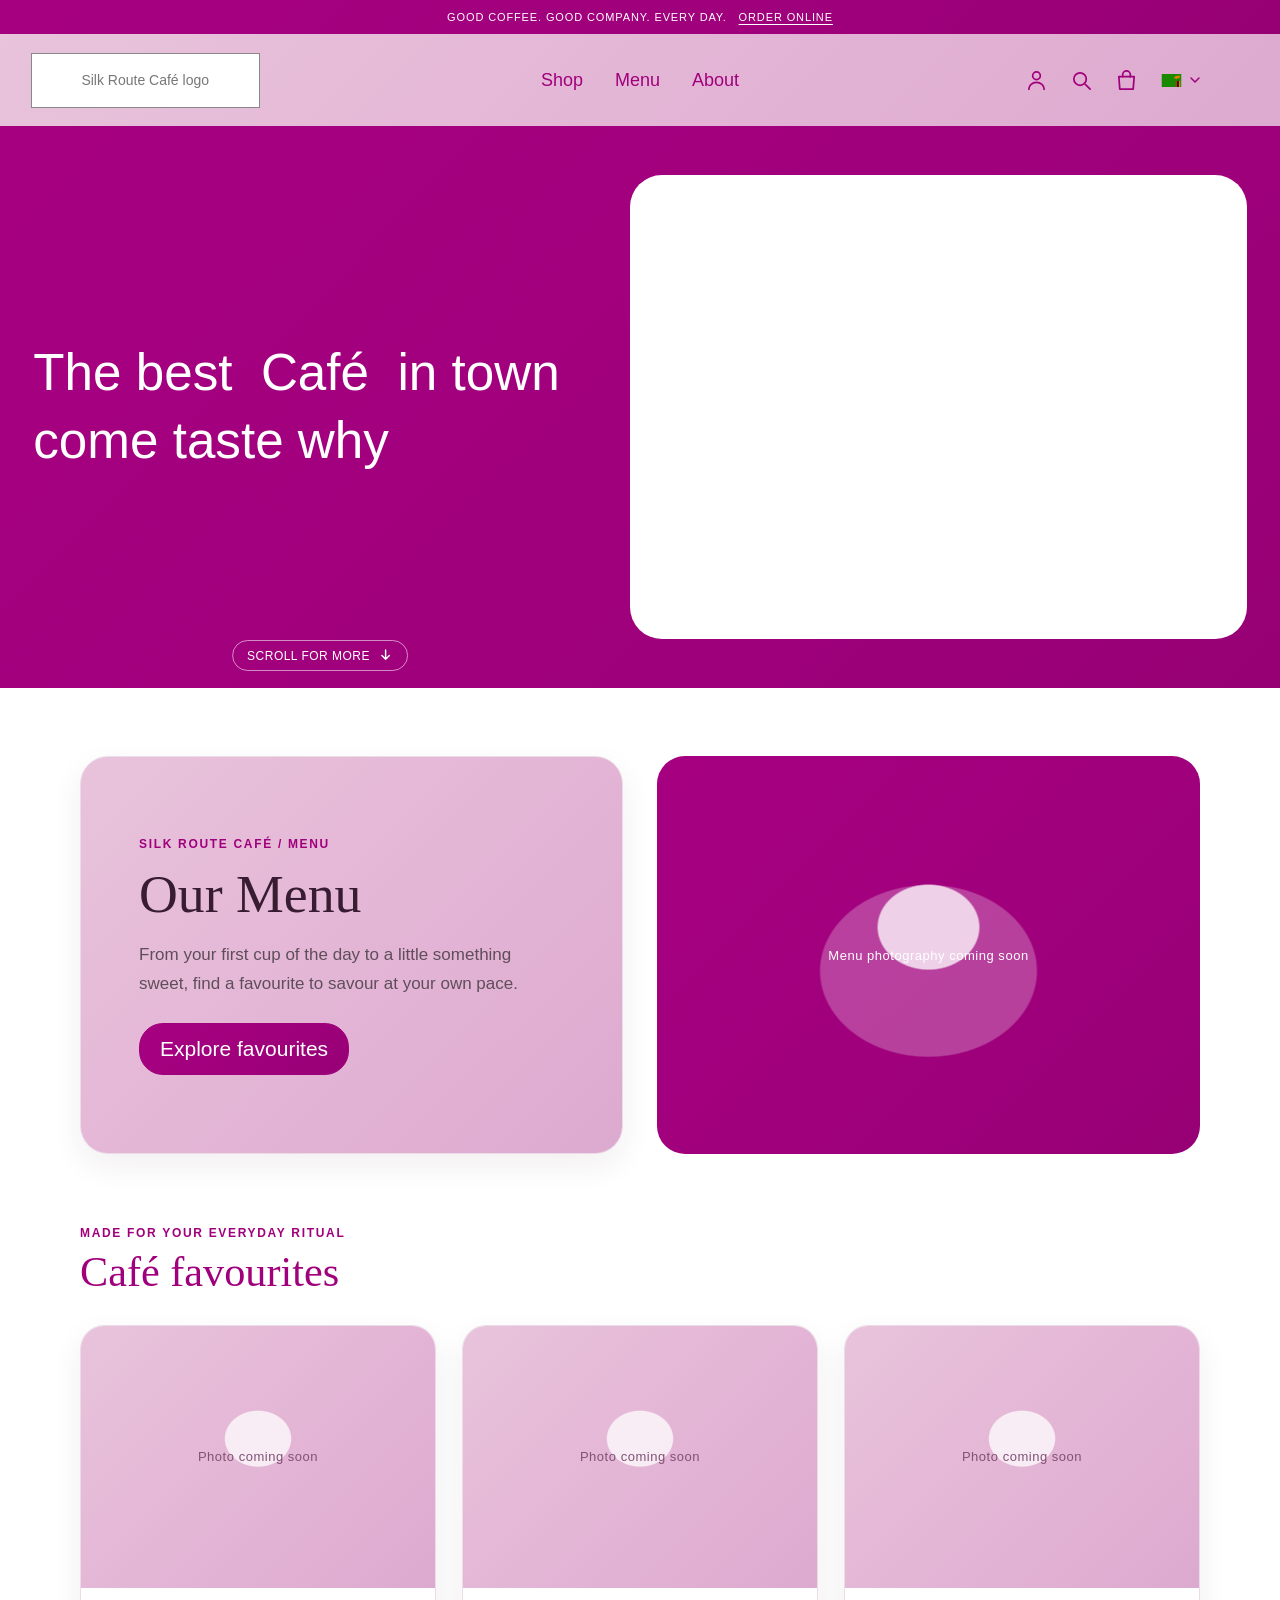
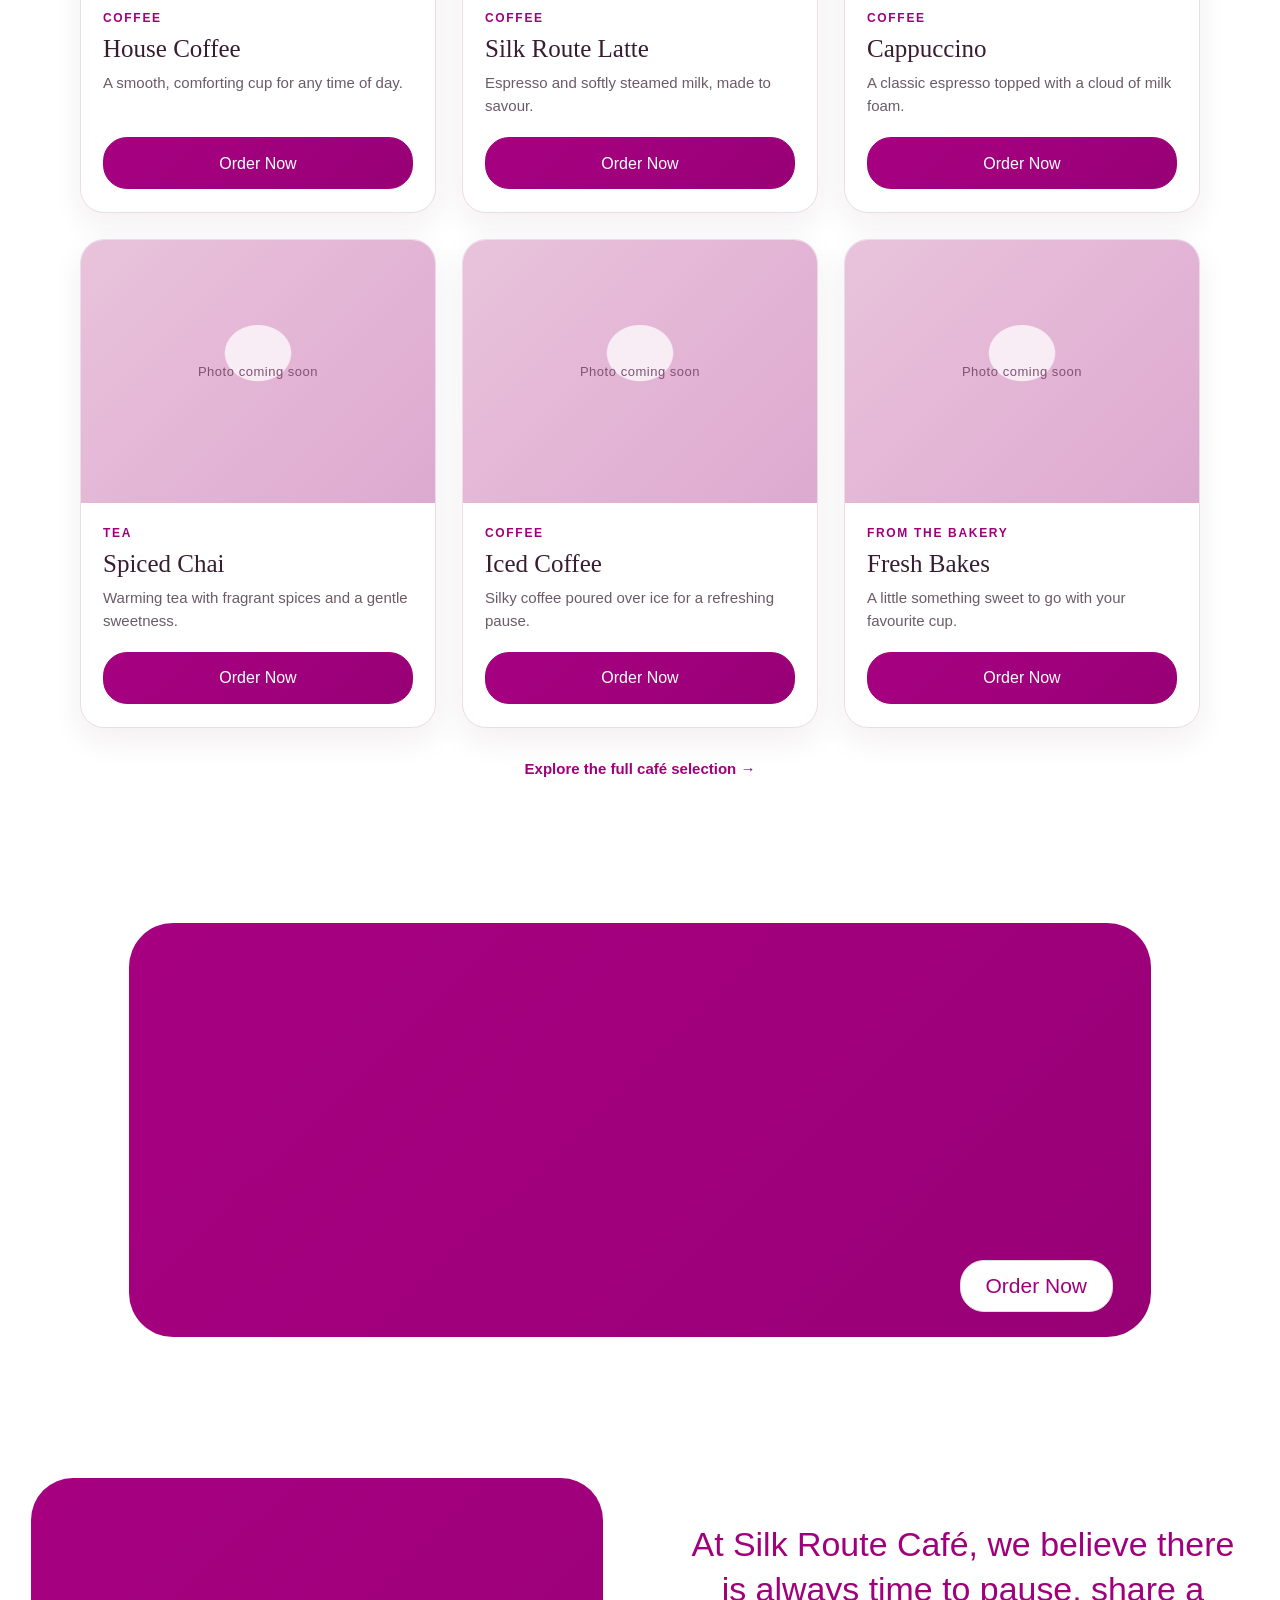
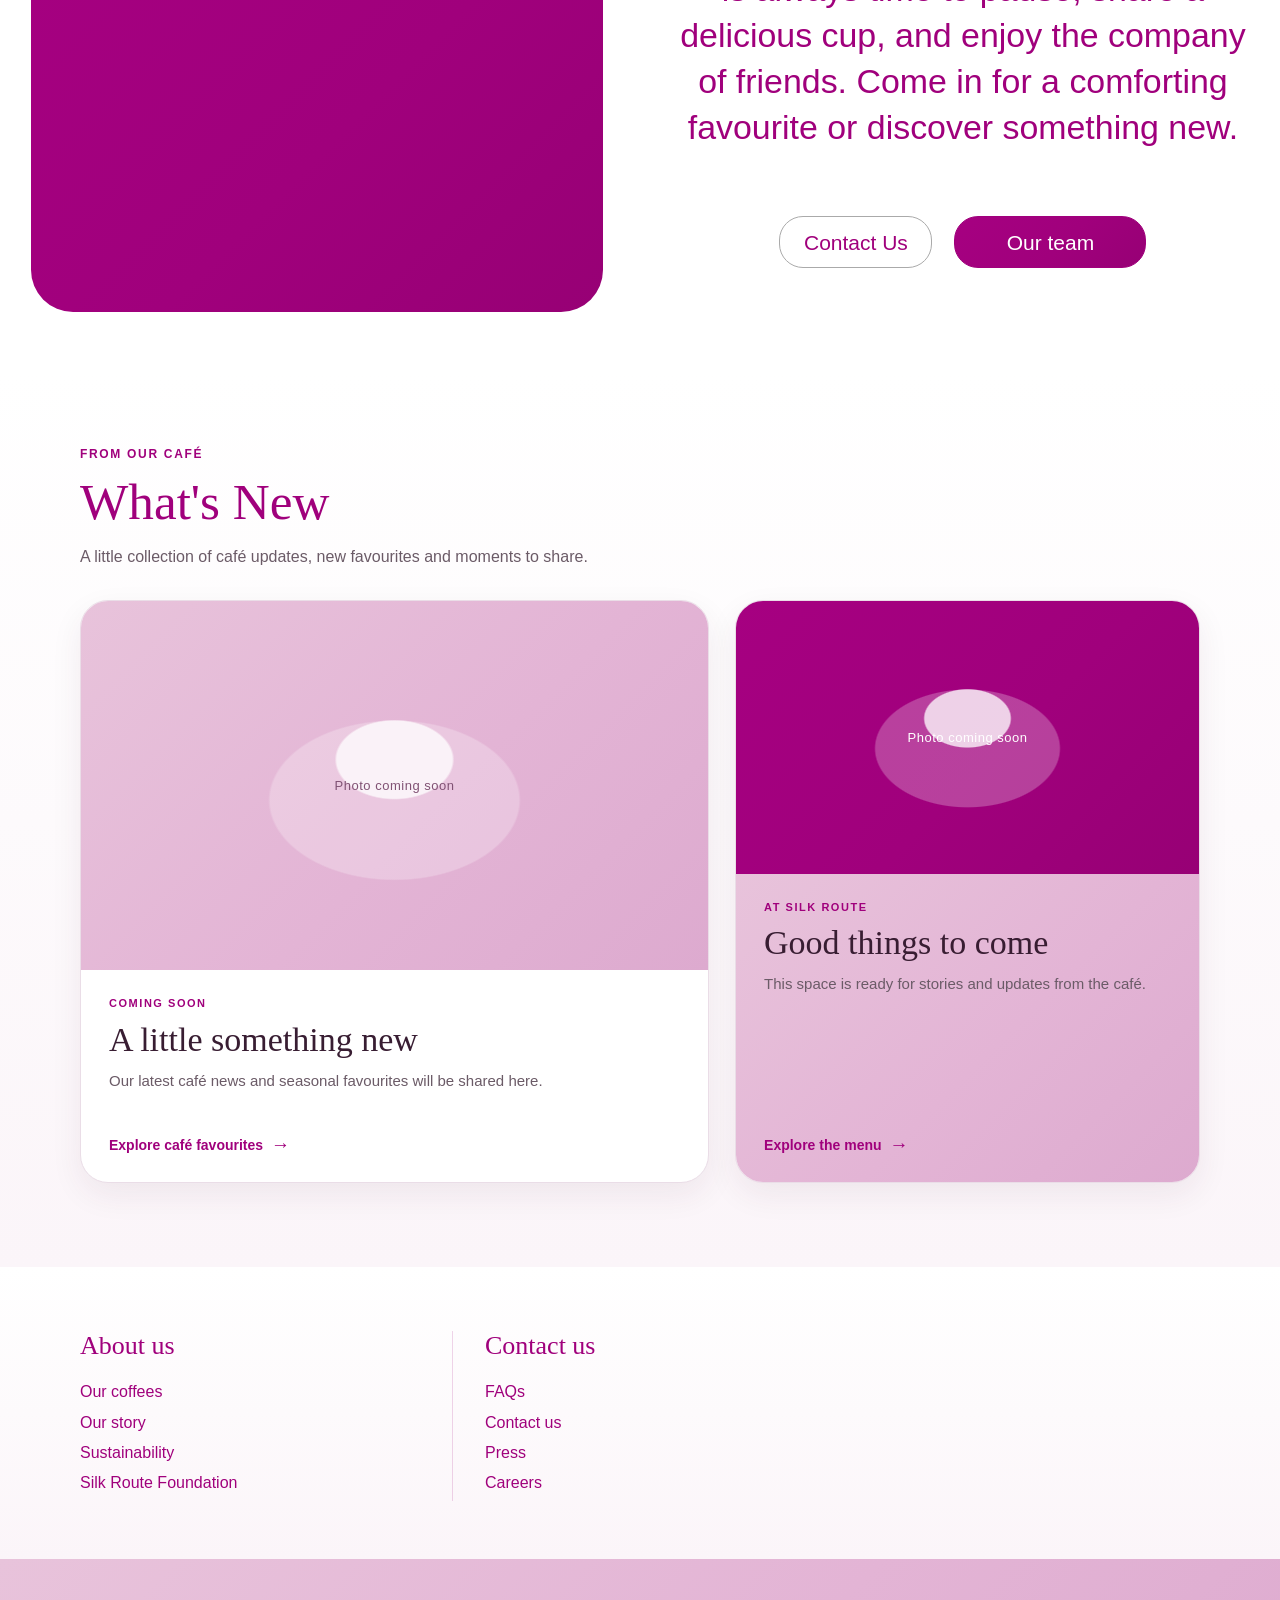
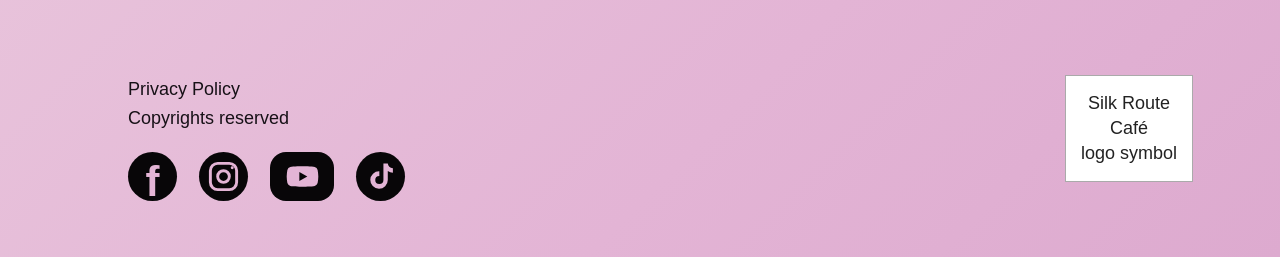
==== index.html @ 4ea747fb "Add files via upload" ====
<!doctype html>
<html lang="en">
  <head>
    <meta charset="UTF-8" />
    <meta name="viewport" content="width=device-width, initial-scale=1.0" />
    <meta
      name="description"
      content="Visit Silk Route Café for a lovely cup and a taste of something special."
    />
    <title>Silk Route Café</title>
    <link rel="stylesheet" href="styles.css" />
    <script src="script.js" defer></script>
  </head>
  <body>
    <div class="announcement-bar">
      <p>Good coffee. Good company. Every day.</p>
      <a href="order.html">Order online</a>
    </div>

    <header class="site-header">
      <a class="brand" href="index.html" aria-label="Silk Route Café home">
        Silk Route Café logo
      </a>

      <button
        class="menu-toggle"
        type="button"
        aria-label="Open navigation"
        aria-expanded="false"
        aria-controls="primary-navigation"
      >
        <span></span>
        <span></span>
        <span></span>
      </button>

      <nav class="primary-navigation" id="primary-navigation" aria-label="Main navigation">
        <a href="shop.html">Shop</a>
        <a href="index.html#menu">Menu</a>
        <a href="index.html#about">About</a>
      </nav>

      <div class="header-actions">
        <a class="icon-link" href="account.html" aria-label="Your account">
          <svg class="stroke-icon" viewBox="0 0 24 24" aria-hidden="true">
            <circle cx="12" cy="7" r="4"></circle>
            <path d="M4 21c0-4.1 3.6-7 8-7s8 2.9 8 7"></path>
          </svg>
        </a>
        <a class="icon-link" href="shop.html#products" aria-label="Browse menu">
          <svg class="stroke-icon" viewBox="0 0 24 24" aria-hidden="true">
            <circle cx="10.5" cy="10.5" r="6.5"></circle>
            <path d="m16 16 5 5"></path>
          </svg>
        </a>
        <a class="icon-link bag-link" href="bag.html" aria-label="Shopping bag">
          <svg class="stroke-icon" viewBox="0 0 24 24" aria-hidden="true">
            <path d="M4 8h16l-1 13H5L4 8Z"></path>
            <path d="M8 8V6a4 4 0 0 1 8 0v2"></path>
          </svg>
          <span class="bag-count" data-bag-count hidden></span>
        </a>
        <span class="region-icon" role="img" aria-label="Zambia">
          <svg class="zambia-flag" viewBox="0 0 60 40" aria-hidden="true">
            <rect width="60" height="40" fill="#198a00"></rect>
            <path d="M39 10 44 5l4 2 5-3 3 3-2 7-5-2-4 4-3-3-5 1 1-3 4-1Z" fill="#ef7d00"></path>
            <rect x="43" y="21" width="4" height="19" fill="#de2010"></rect>
            <rect x="48" y="21" width="4" height="19" fill="#000"></rect>
            <rect x="53" y="21" width="4" height="19" fill="#ef7d00"></rect>
          </svg>
          <svg class="region-chevron" viewBox="0 0 12 12" aria-hidden="true">
            <path d="m2 4 4 4 4-4"></path>
          </svg>
        </span>
      </div>
    </header>

    <main>
      <section class="hero" aria-labelledby="hero-heading">
        <h1 id="hero-heading">
          The best&nbsp; Café&nbsp; in town<br class="desktop-break" />
          come taste why
        </h1>
        <div class="hero-image" role="img" aria-label="Silk Route Café featured image"></div>
        <a class="scroll-cue" href="#menu">
          Scroll for more
          <svg viewBox="0 0 16 16" aria-hidden="true">
            <path d="M8 2v10m-4-4 4 4 4-4" />
          </svg>
        </a>
      </section>

      <section class="menu-intro" id="menu" aria-labelledby="menu-heading">
        <div class="menu-intro-copy">
          <p class="page-eyebrow">Silk Route Café / Menu</p>
          <h2 id="menu-heading">Our Menu</h2>
          <p>
            From your first cup of the day to a little something sweet, find a
            favourite to savour at your own pace.
          </p>
          <a class="button button-primary menu-intro-link" href="#menu-favourites">
            Explore favourites
          </a>
        </div>
        <div class="menu-intro-image" role="img" aria-label="Silk Route Café menu photography coming soon">
          <span>Menu photography coming soon</span>
        </div>
      </section>

      <section class="menu-products" id="menu-favourites" aria-labelledby="menu-favourites-heading">
        <div class="menu-section-heading">
          <p class="page-eyebrow">Made for your everyday ritual</p>
          <h2 id="menu-favourites-heading">Café favourites</h2>
        </div>
        <div class="menu-products-grid">
          <article class="shop-card menu-product">
            <div class="shop-product-art menu-product-image" role="img" aria-label="House coffee photo coming soon">
              <span>Photo coming soon</span>
            </div>
            <div class="shop-card-copy">
              <p class="product-category">Coffee</p>
              <h3>House Coffee</h3>
              <p>A smooth, comforting cup for any time of day.</p>
              <a class="button button-primary" href="order.html">Order Now</a>
            </div>
          </article>
          <article class="shop-card menu-product">
            <div class="shop-product-art menu-product-image" role="img" aria-label="Silk Route latte photo coming soon">
              <span>Photo coming soon</span>
            </div>
            <div class="shop-card-copy">
              <p class="product-category">Coffee</p>
              <h3>Silk Route Latte</h3>
              <p>Espresso and softly steamed milk, made to savour.</p>
              <a class="button button-primary" href="order.html">Order Now</a>
            </div>
          </article>
          <article class="shop-card menu-product">
            <div class="shop-product-art menu-product-image" role="img" aria-label="Cappuccino photo coming soon">
              <span>Photo coming soon</span>
            </div>
            <div class="shop-card-copy">
              <p class="product-category">Coffee</p>
              <h3>Cappuccino</h3>
              <p>A classic espresso topped with a cloud of milk foam.</p>
              <a class="button button-primary" href="order.html">Order Now</a>
            </div>
          </article>
          <article class="shop-card menu-product">
            <div class="shop-product-art menu-product-image" role="img" aria-label="Spiced chai photo coming soon">
              <span>Photo coming soon</span>
            </div>
            <div class="shop-card-copy">
              <p class="product-category">Tea</p>
              <h3>Spiced Chai</h3>
              <p>Warming tea with fragrant spices and a gentle sweetness.</p>
              <a class="button button-primary" href="order.html">Order Now</a>
            </div>
          </article>
          <article class="shop-card menu-product">
            <div class="shop-product-art menu-product-image" role="img" aria-label="Iced coffee photo coming soon">
              <span>Photo coming soon</span>
            </div>
            <div class="shop-card-copy">
              <p class="product-category">Coffee</p>
              <h3>Iced Coffee</h3>
              <p>Silky coffee poured over ice for a refreshing pause.</p>
              <a class="button button-primary" href="order.html">Order Now</a>
            </div>
          </article>
          <article class="shop-card menu-product">
            <div class="shop-product-art menu-product-image" role="img" aria-label="Fresh bakes photo coming soon">
              <span>Photo coming soon</span>
            </div>
            <div class="shop-card-copy">
              <p class="product-category">From the bakery</p>
              <h3>Fresh Bakes</h3>
              <p>A little something sweet to go with your favourite cup.</p>
              <a class="button button-primary" href="order.html">Order Now</a>
            </div>
          </article>
        </div>
        <a class="menu-browse-link" href="shop.html#products">Explore the full café selection <span aria-hidden="true">→</span></a>
      </section>

      <section class="order-section" id="order" aria-label="Order online">
        <div class="order-panel">
          <a class="button button-light" href="order.html">Order Now</a>
        </div>
      </section>

      <section class="about-section" id="about" aria-labelledby="about-heading">
        <div class="about-image" role="img" aria-label="Inside Silk Route Café"></div>
        <div class="about-copy">
          <h2 class="visually-hidden" id="about-heading">About Silk Route Café</h2>
          <p>
            At Silk Route Café, we believe there is always time to pause, share
            a delicious cup, and enjoy the company of friends. Come in for a
            comforting favourite or discover something new.
          </p>
          <div class="about-actions">
            <a class="button button-outline" href="#contact">Contact Us</a>
            <a class="button button-primary" href="#contact">Our team</a>
          </div>
        </div>
      </section>

      <section class="news-section" id="news" aria-labelledby="news-heading">
        <div class="news-section-header">
          <p class="page-eyebrow">From our café</p>
          <h2 id="news-heading">What's New</h2>
          <p class="news-intro">
            A little collection of café updates, new favourites and moments to share.
          </p>
        </div>
        <div class="news-cards">
          <article class="news-card news-card-feature">
            <div class="news-card-image" role="img" aria-label="Café update photo coming soon">
              <span>Photo coming soon</span>
            </div>
            <div class="news-card-copy">
              <p class="news-card-label">Coming soon</p>
              <h3>A little something new</h3>
              <p>Our latest café news and seasonal favourites will be shared here.</p>
              <a class="news-card-link" href="shop.html#products">Explore café favourites <span aria-hidden="true">→</span></a>
            </div>
          </article>
          <article class="news-card news-card-note">
            <div class="news-card-image" role="img" aria-label="Silk Route Café story photo coming soon">
              <span>Photo coming soon</span>
            </div>
            <div class="news-card-copy">
              <p class="news-card-label">At Silk Route</p>
              <h3>Good things to come</h3>
              <p>This space is ready for stories and updates from the café.</p>
              <a class="news-card-link" href="#menu">Explore the menu <span aria-hidden="true">→</span></a>
            </div>
          </article>
        </div>
      </section>
    </main>

    <footer class="site-footer">
      <nav class="footer-navigation" aria-label="Footer navigation">
        <div class="footer-column" id="footer-about">
          <h2>About us</h2>
          <a href="#menu">Our coffees</a>
          <a href="#about">Our story</a>
          <a href="#about">Sustainability</a>
          <a href="#about">Silk Route Foundation</a>
        </div>
        <div class="footer-column" id="contact">
          <h2>Contact us</h2>
          <a href="#contact">FAQs</a>
          <a href="#contact">Contact us</a>
          <a href="#contact">Press</a>
          <a href="#contact">Careers</a>
          <span id="location" class="location-anchor"></span>
        </div>
      </nav>

      <div class="footer-bottom">
        <div class="footer-legal">
          <a href="#privacy" id="privacy">Privacy Policy</a>
          <span>Copyrights reserved</span>
          <div class="social-icons" aria-label="Social media">
            <span class="social-icon facebook" role="img" aria-label="Facebook">f</span>
            <span class="social-icon" role="img" aria-label="Instagram">
              <svg viewBox="0 0 24 24" aria-hidden="true">
                <rect x="3" y="3" width="18" height="18" rx="5"></rect>
                <circle cx="12" cy="12" r="4"></circle>
                <circle class="instagram-dot" cx="18" cy="6" r="1"></circle>
              </svg>
            </span>
            <span class="social-icon youtube" role="img" aria-label="YouTube">
              <svg viewBox="0 0 24 24" aria-hidden="true">
                <path d="M23 7.2a3 3 0 0 0-2.1-2.1C19 4.6 12 4.6 12 4.6s-7 0-8.9.5A3 3 0 0 0 1 7.2 31 31 0 0 0 .5 12a31 31 0 0 0 .5 4.8 3 3 0 0 0 2.1 2.1c1.9.5 8.9.5 8.9.5s7 0 8.9-.5a3 3 0 0 0 2.1-2.1 31 31 0 0 0 .5-4.8 31 31 0 0 0-.5-4.8ZM9.7 15.3V8.7l5.8 3.3-5.8 3.3Z"></path>
              </svg>
            </span>
            <span class="social-icon tiktok" role="img" aria-label="TikTok">
              <svg viewBox="0 0 24 24" aria-hidden="true">
                <path d="M14 3h3c.2 1.8 1.4 3.1 3.5 3.4v3.1A8.3 8.3 0 0 1 17 8.2v6.2a6 6 0 1 1-5.8-6v3.2a2.8 2.8 0 1 0 2.8 2.8V3Z"></path>
              </svg>
            </span>
          </div>
        </div>
        <div class="footer-brand" aria-label="Silk Route Café logo">
          Silk Route<br />Café<br />logo symbol
        </div>
      </div>
    </footer>
  </body>
</html>
---- styles.css ----
:root {
  color-scheme: light;
  font-family: Arial, Helvetica, sans-serif;
  font-synthesis: none;
  text-rendering: optimizeLegibility;
  -webkit-font-smoothing: antialiased;
  -moz-osx-font-smoothing: grayscale;
  --pink: #e3b4d5;
  --magenta: #a0007c;
  --pink-gradient: linear-gradient(135deg, #e8c3db 0%, #e3b4d5 56%, #ddaacf 100%);
  --magenta-gradient: linear-gradient(135deg, #a60081 0%, #a0007c 56%, #970075 100%);
  --font-display: Georgia, "Times New Roman", serif;
  --page-gutter: 3.6%;
}

* {
  box-sizing: border-box;
}

html {
  min-width: 320px;
  scroll-behavior: smooth;
}

body {
  margin: 0;
  min-height: 100vh;
}

.announcement-bar {
  display: flex;
  min-height: 34px;
  align-items: center;
  justify-content: center;
  gap: 12px;
  padding: 6px 16px;
  background: var(--magenta-gradient);
  color: #fff;
  font-size: 11px;
  letter-spacing: 0.08em;
  text-align: center;
  text-transform: uppercase;
}

.announcement-bar p {
  margin: 0;
}

.announcement-bar a {
  color: inherit;
  text-decoration: underline;
  text-underline-offset: 3px;
  white-space: nowrap;
}

main > section[id],
#contact,
#location,
#privacy {
  scroll-margin-top: 92px;
}

.site-header {
  position: sticky;
  top: 0;
  z-index: 1;
  display: grid;
  grid-template-columns: minmax(0, 1fr) auto minmax(0, 1fr);
  align-items: center;
  min-height: 92px;
  padding: 16px 2.4%;
  background: var(--pink-gradient);
}

.brand {
  display: grid;
  width: 229px;
  min-height: 55px;
  justify-self: start;
  place-items: center;
  border: 1px solid #888;
  background: #fff;
  color: #777;
  font-size: 14px;
  text-decoration: none;
}

.primary-navigation {
  display: flex;
  align-items: center;
  gap: clamp(20px, 2.5vw, 36px);
  justify-self: center;
}

.primary-navigation a {
  color: var(--magenta);
  font-size: 18px;
  text-decoration: none;
  white-space: nowrap;
}

.primary-navigation a:hover,
.primary-navigation a:focus-visible {
  text-decoration: underline;
  text-underline-offset: 5px;
}

.header-actions {
  display: flex;
  align-items: center;
  gap: 20px;
  justify-self: end;
  padding-right: 9.5%;
}

.icon-link {
  display: grid;
  width: 25px;
  height: 32px;
  place-items: center;
  color: var(--magenta);
}

.icon-link svg {
  display: block;
  width: 23px;
  height: 23px;
  fill: currentColor;
}

.icon-link svg.stroke-icon {
  fill: none;
  stroke: currentColor;
  stroke-linecap: round;
  stroke-linejoin: round;
  stroke-width: 1.8;
}

.region-icon {
  display: inline-flex;
  align-items: center;
  gap: 5px;
  color: var(--magenta);
}

.region-icon .zambia-flag {
  display: block;
  width: 25px;
  height: 13px;
}

.region-icon .region-chevron {
  width: 12px;
  height: 12px;
  fill: none;
  stroke: currentColor;
  stroke-linecap: round;
  stroke-linejoin: round;
  stroke-width: 1.5;
}

.menu-toggle {
  display: none;
}

.hero {
  position: relative;
  display: grid;
  grid-template-columns: 1fr 1.1fr;
  align-items: center;
  gap: 3%;
  min-height: 562px;
  padding: 31px 2.6%;
  background: var(--magenta-gradient);
}

.hero h1 {
  margin: 0;
  color: #fff;
  font-size: clamp(36px, 4vw, 54px);
  font-weight: 400;
  line-height: 1.32;
}

.hero-image {
  width: 100%;
  aspect-ratio: 1.33;
  border-radius: 32px;
  background: #fff;
}

.scroll-cue {
  position: absolute;
  bottom: 17px;
  left: 25%;
  display: inline-flex;
  align-items: center;
  gap: 8px;
  padding: 7px 14px;
  transform: translateX(-50%);
  border: 1px solid rgb(255 255 255 / 55%);
  border-radius: 20px;
  color: #fff;
  font-size: 12px;
  letter-spacing: 0.04em;
  text-decoration: none;
  text-transform: uppercase;
  white-space: nowrap;
}

.scroll-cue svg {
  width: 15px;
  height: 15px;
  fill: none;
  stroke: currentColor;
  stroke-linecap: round;
  stroke-linejoin: round;
  stroke-width: 1.5;
}

.scroll-cue:hover,
.scroll-cue:focus-visible {
  background: #fff;
  color: var(--magenta);
}

.menu-intro {
  display: grid;
  grid-template-columns: repeat(2, minmax(0, 1fr));
  align-items: center;
  gap: 34px;
  width: min(1120px, calc(100% - 48px));
  margin: 0 auto;
  padding: 68px 0 42px;
  background: #fff;
}

.menu-intro-copy {
  display: flex;
  flex-direction: column;
  justify-content: center;
  min-height: 398px;
  padding: 46px clamp(28px, 5vw, 58px);
  border: 1px solid #eadde7;
  border-radius: 28px;
  background: var(--pink-gradient);
  box-shadow: 0 12px 32px rgb(68 26 57 / 7%);
}

.menu-intro-copy h2 {
  margin: 12px 0 18px;
  color: #381d32;
  font-family: var(--font-display);
  font-size: clamp(42px, 4.2vw, 58px);
  font-weight: 400;
  line-height: 1.08;
}

.menu-intro-copy p {
  width: 100%;
  max-width: 420px;
  margin: 0 0 24px;
  color: #5f4e5a;
  font-size: 17px;
  line-height: 1.7;
}

.menu-intro-copy .page-eyebrow {
  margin: 0;
  color: var(--magenta);
  font-size: 12px;
  font-weight: 700;
  letter-spacing: 0.14em;
  line-height: 1.5;
  text-transform: uppercase;
}

.menu-intro-link {
  align-self: flex-start;
  font-size: 16px;
}

.menu-intro-image {
  display: grid;
  width: 100%;
  min-height: 398px;
  place-items: center;
  overflow: hidden;
  border-radius: 28px;
  background:
    radial-gradient(ellipse at 50% 43%, rgb(255 255 255 / 76%) 0 13%, transparent 13.5%),
    radial-gradient(ellipse at 50% 54%, rgb(255 255 255 / 25%) 0 28%, transparent 28.5%),
    var(--magenta-gradient);
  color: #fff;
  font-size: 13px;
  letter-spacing: 0.04em;
  text-align: center;
}

.menu-products {
  padding: 28px 24px 72px;
  background: #fff;
}

.menu-section-heading {
  width: min(1120px, 100%);
  margin: 0 auto 28px;
}

.menu-section-heading h2 {
  margin: 6px 0 0;
  color: var(--magenta);
  font-family: var(--font-display);
  font-size: clamp(34px, 3.3vw, 46px);
  font-weight: 400;
  line-height: 1.15;
}

.menu-products-grid {
  display: grid;
  grid-template-columns: repeat(3, minmax(0, 1fr));
  gap: 26px;
  width: min(1120px, 100%);
  margin: 0 auto;
}

.menu-product .shop-product-art {
  min-height: 220px;
}

.menu-product .shop-card-copy h3 {
  color: #381d32;
  font-family: var(--font-display);
  font-size: 25px;
  font-weight: 400;
  line-height: 1.2;
}

.menu-product .button {
  font-size: 16px;
}

.menu-browse-link {
  display: block;
  width: fit-content;
  margin: 32px auto 0;
  color: var(--magenta);
  font-size: 15px;
  font-weight: 700;
  text-align: center;
  text-decoration: none;
  text-underline-offset: 4px;
}

.menu-browse-link:hover,
.menu-browse-link:focus-visible {
  text-decoration: underline;
}

.order-section {
  display: grid;
  min-height: 562px;
  padding: 62px 10.1%;
  place-items: center;
  background: #fff;
}

.order-panel {
  position: relative;
  width: 100%;
  min-height: 414px;
  border-radius: 44px;
  background: var(--magenta-gradient);
}

.button {
  display: inline-flex;
  min-width: 153px;
  min-height: 52px;
  align-items: center;
  justify-content: center;
  padding: 10px 20px;
  border: 1px solid #aaa;
  border-radius: 24px;
  font-size: 21px;
  line-height: 1.2;
  text-align: center;
  text-decoration: none;
  white-space: nowrap;
}

.button-light {
  position: absolute;
  right: 38px;
  bottom: 25px;
  border-color: #ddd;
  background: #fff;
  color: var(--magenta);
}

.button:hover,
.button:focus-visible {
  box-shadow: 0 0 0 3px rgb(160 0 124 / 18%);
}

.about-section {
  display: grid;
  grid-template-columns: 1fr 1fr;
  align-items: center;
  gap: 6%;
  min-height: 562px;
  padding: 56px 2.4% 50px;
  background: #fff;
}

.about-image {
  width: 100%;
  aspect-ratio: 1.32;
  border-radius: 42px;
  background: var(--magenta-gradient);
}

.about-copy {
  display: flex;
  flex-direction: column;
  align-items: center;
}

.about-copy p {
  max-width: 620px;
  margin: 0;
  color: var(--magenta);
  font-size: clamp(26px, 2.65vw, 36px);
  line-height: 1.35;
  text-align: center;
}

.about-actions {
  display: flex;
  flex-wrap: wrap;
  justify-content: center;
  gap: 22px;
  margin-top: 66px;
}

.button-outline {
  background: #fff;
  color: var(--magenta);
}

.button-primary {
  min-width: 192px;
  border-color: var(--magenta);
  background: var(--magenta-gradient);
  color: #fff;
}

.news-section {
  padding: 72px 24px 84px;
  background: linear-gradient(180deg, #fff 0%, #fbf5f9 100%);
}

.news-section-header {
  width: min(1120px, 100%);
  margin: 0 auto 30px;
}

.news-section-header h2 {
  margin: 7px 0 10px;
  color: var(--magenta);
  font-family: var(--font-display);
  font-size: clamp(40px, 4vw, 54px);
  font-weight: 400;
  line-height: 1.25;
}

.news-intro {
  max-width: 580px;
  margin: 0;
  color: #6b5b67;
  font-size: 16px;
  line-height: 1.65;
}

.news-cards {
  display: grid;
  grid-template-columns: 1.15fr 0.85fr;
  gap: 26px;
  width: min(1120px, 100%);
  margin: 0 auto;
}

.news-card {
  display: flex;
  min-width: 0;
  flex-direction: column;
  overflow: hidden;
  border: 1px solid #eadde7;
  border-radius: 28px;
  background: #fff;
  box-shadow: 0 12px 32px rgb(68 26 57 / 7%);
}

.news-card-image {
  display: grid;
  width: 100%;
  min-height: 230px;
  aspect-ratio: 1.7;
  place-items: center;
  background:
    radial-gradient(ellipse at 50% 43%, rgb(255 255 255 / 76%) 0 13%, transparent 13.5%),
    radial-gradient(ellipse at 50% 54%, rgb(255 255 255 / 25%) 0 28%, transparent 28.5%),
    var(--pink-gradient);
  color: #805274;
  font-size: 13px;
  letter-spacing: 0.04em;
  text-align: center;
}

.news-card-note .news-card-image {
  background:
    radial-gradient(ellipse at 50% 43%, rgb(255 255 255 / 76%) 0 13%, transparent 13.5%),
    radial-gradient(ellipse at 50% 54%, rgb(255 255 255 / 25%) 0 28%, transparent 28.5%),
    var(--magenta-gradient);
  color: #fff;
}

.news-card-copy {
  display: flex;
  flex: 1;
  flex-direction: column;
  align-items: flex-start;
  padding: 25px 28px 28px;
}

.news-card-label {
  margin: 0;
  color: var(--magenta);
  font-size: 11px;
  font-weight: 700;
  letter-spacing: 0.14em;
  line-height: 1.5;
  text-transform: uppercase;
}

.news-card-copy h3 {
  margin: 8px 0 10px;
  color: #381d32;
  font-family: var(--font-display);
  font-size: clamp(25px, 2.7vw, 34px);
  font-weight: 400;
  line-height: 1.15;
}

.news-card-copy > p:not(.news-card-label) {
  margin: 0 0 20px;
  color: #6b5b67;
  font-size: 15px;
  line-height: 1.6;
}

.news-card-link {
  display: inline-flex;
  align-items: center;
  gap: 8px;
  margin-top: auto;
  color: var(--magenta);
  font-size: 14px;
  font-weight: 700;
  text-decoration: none;
  text-underline-offset: 4px;
}

.news-card-link:hover,
.news-card-link:focus-visible {
  text-decoration: underline;
}

.news-card-link span {
  font-size: 19px;
  line-height: 1;
}

.news-card-copy {
  min-height: 212px;
}

.news-card-note .news-card-copy {
  background: var(--pink-gradient);
}

.footer-navigation {
  display: grid;
  grid-template-columns: repeat(2, minmax(0, 300px));
  gap: clamp(40px, 6vw, 72px);
  min-height: 0;
  padding: 64px max(24px, calc((100% - 1120px) / 2)) 58px;
  background: linear-gradient(180deg, #fff 0%, #fbf5f9 100%);
}

.footer-column {
  display: flex;
  flex-direction: column;
  align-items: flex-start;
  gap: 4px;
}

.footer-column + .footer-column {
  padding-left: 32px;
  border-left: 1px solid rgb(160 0 124 / 16%);
}

.footer-column h2 {
  margin: 0 0 14px;
  color: var(--magenta);
  font-family: var(--font-display);
  font-size: 26px;
  font-weight: 400;
}

.footer-column a {
  color: var(--magenta);
  font-size: 16px;
  line-height: 1.65;
  text-decoration: none;
}

.footer-column a:hover,
.footer-column a:focus-visible,
.footer-legal a:hover,
.footer-legal a:focus-visible {
  text-decoration: underline;
  text-underline-offset: 4px;
}

.location-anchor {
  scroll-margin-top: 24px;
}

.footer-bottom {
  display: flex;
  min-height: 298px;
  align-items: flex-start;
  justify-content: space-between;
  padding: 116px 6.8% 50px 10%;
  background: var(--pink-gradient);
}

.footer-legal {
  display: flex;
  flex-direction: column;
  align-items: flex-start;
  color: #171117;
  font-size: 18px;
  line-height: 1.6;
}

.footer-legal a {
  color: inherit;
  text-decoration: none;
}

.social-icons {
  display: flex;
  align-items: center;
  gap: 22px;
  margin-top: 20px;
}

.social-icon {
  display: grid;
  width: 49px;
  height: 49px;
  place-items: center;
  border-radius: 50%;
  background: #080608;
  color: var(--pink);
  font-size: 39px;
  font-weight: 700;
  line-height: 1;
}

.social-icon svg {
  width: 35px;
  height: 35px;
  fill: none;
  stroke: var(--pink);
  stroke-width: 2;
}

.social-icon .instagram-dot {
  fill: var(--pink);
  stroke: none;
}

.social-icon.facebook {
  align-items: end;
  font-family: Arial, Helvetica, sans-serif;
  font-size: 42px;
  line-height: 0.95;
}

.social-icon.youtube {
  width: 64px;
  border-radius: 16px;
}

.social-icon.youtube svg {
  width: 33px;
  fill: var(--pink);
  stroke: none;
}

.social-icon.tiktok {
  font-size: 0;
}

.social-icon.tiktok svg {
  fill: var(--pink);
  stroke: none;
}

.footer-brand {
  display: grid;
  width: 128px;
  min-height: 107px;
  place-items: center;
  border: 1px solid #aaa;
  background: #fff;
  color: #222;
  font-size: 18px;
  line-height: 1.4;
  text-align: center;
}

@media (max-width: 700px) {
  :root {
    --page-gutter: 16px;
  }

  .site-header {
    min-height: 80px;
    grid-template-columns: 1fr auto;
    padding: 0 var(--page-gutter);
  }

  main > section[id],
  #contact,
  #location,
  #privacy {
    scroll-margin-top: 80px;
  }

  .brand {
    width: 138px;
    min-height: 76px;
    font-size: 12px;
  }

  .menu-toggle {
    display: flex;
    flex-direction: column;
    justify-content: space-between;
    width: 34px;
    height: 27px;
    padding: 0;
    border: 0;
    background: transparent;
    cursor: pointer;
  }

  .menu-toggle span {
    display: block;
    width: 32px;
    height: 4px;
    background: var(--magenta);
    transition: transform 160ms ease, opacity 160ms ease;
  }

  .menu-toggle[aria-expanded="true"] span:first-child {
    transform: translateY(11px) rotate(45deg);
  }

  .menu-toggle[aria-expanded="true"] span:nth-child(2) {
    opacity: 0;
  }

  .menu-toggle[aria-expanded="true"] span:last-child {
    transform: translateY(-12px) rotate(-45deg);
  }

  .primary-navigation {
    position: absolute;
    top: 100%;
    right: 0;
    left: 0;
    display: none;
    flex-direction: column;
    align-items: stretch;
    gap: 0;
    margin: 0;
    justify-self: auto;
    padding: 8px var(--page-gutter) 16px;
    background: var(--pink);
  }

  .primary-navigation.is-open {
    display: flex;
  }

  .primary-navigation a {
    padding: 12px 0;
    font-size: 17px;
  }

  .header-actions {
    display: none;
    position: absolute;
    top: calc(100% + 158px);
    right: 0;
    left: 0;
    justify-content: center;
    gap: 22px;
    padding: 14px var(--page-gutter) 18px;
    background: var(--pink);
  }

  .primary-navigation.is-open ~ .header-actions {
    display: flex;
  }

  .hero {
    grid-template-columns: 1fr;
    align-content: start;
    justify-items: center;
    gap: 0;
    min-height: 706px;
    padding: 130px var(--page-gutter) 64px;
  }

  .scroll-cue {
    left: 50%;
  }

  .hero h1 {
    max-width: 390px;
    margin-bottom: 66px;
    font-size: clamp(29px, 7.5vw, 34px);
    line-height: 1.3;
    text-align: center;
  }

  .desktop-break {
    display: none;
  }

  .hero-image {
    width: min(100%, 334px);
    aspect-ratio: 1.2;
    border-radius: 42px;
  }

  .menu-intro {
    grid-template-columns: 1fr;
    gap: 18px;
    width: calc(100% - 32px);
    padding: 40px 0 28px;
  }

  .menu-intro-copy {
    min-height: 0;
    padding: 32px 24px;
    border-radius: 24px;
  }

  .menu-intro-copy h2 {
    margin: 10px 0 14px;
    font-size: 42px;
  }

  .menu-intro-copy p {
    margin-bottom: 20px;
    font-size: 16px;
  }

  .menu-intro-image {
    min-height: 250px;
    border-radius: 24px;
  }

  .menu-products {
    padding: 20px var(--page-gutter) 50px;
  }

  .menu-section-heading {
    margin-bottom: 20px;
  }

  .menu-products-grid {
    grid-template-columns: repeat(2, minmax(0, 1fr));
    gap: 16px;
  }

  .menu-product .shop-product-art {
    min-height: 125px;
    aspect-ratio: 1.15;
  }

  .menu-product .shop-card-copy {
    padding: 15px 13px 16px;
  }

  .menu-product .shop-card-copy h3 {
    font-size: 20px;
  }

  .menu-product .shop-card-copy > p:not(.product-category) {
    font-size: 13px;
    line-height: 1.45;
  }

  .menu-product .button {
    min-width: 0;
    padding: 9px 10px;
    font-size: 13px;
  }

  .menu-browse-link {
    margin-top: 24px;
  }

  .menu-intro-link {
    min-width: 0;
  }

  .order-section {
    min-height: 0;
    padding: 48px var(--page-gutter);
  }

  .order-panel {
    min-height: 280px;
    border-radius: 34px;
  }

  .button-light {
    right: 18px;
    bottom: 18px;
  }

  .about-section {
    grid-template-columns: 1fr;
    gap: 32px;
    min-height: 0;
    padding: 44px var(--page-gutter) 54px;
  }

  .about-image {
    width: min(100%, 520px);
    justify-self: center;
    border-radius: 34px;
  }

  .about-copy p {
    font-size: clamp(24px, 6vw, 32px);
  }

  .about-actions {
    gap: 12px;
    margin-top: 30px;
  }

  .button {
    min-width: 140px;
    min-height: 48px;
    font-size: 18px;
  }

  .button-primary {
    min-width: 160px;
  }

  .news-section {
    padding: 48px var(--page-gutter) 56px;
  }

  .news-section-header {
    margin-bottom: 22px;
  }

  .news-cards {
    grid-template-columns: 1fr;
    gap: 18px;
    width: min(100%, 480px);
  }

  .news-card {
    border-radius: 24px;
  }

  .news-card-image {
    min-height: 190px;
    aspect-ratio: 1.55;
  }

  .news-card-copy {
    min-height: 0;
    padding: 22px;
  }

  .news-card-copy h3 {
    font-size: 28px;
  }

  .footer-navigation {
    grid-template-columns: repeat(2, minmax(0, 1fr));
    gap: 28px 16px;
    min-height: 0;
    padding: 42px var(--page-gutter);
  }

  .footer-column {
    min-width: 0;
  }

  .footer-column + .footer-column {
    padding-left: 16px;
  }

  .footer-column h2 {
    margin-bottom: 12px;
    font-size: 22px;
  }

  .footer-column a {
    font-size: 15px;
  }

  .footer-bottom {
    min-height: 0;
    gap: 40px;
    padding: 42px var(--page-gutter);
  }

  .footer-legal {
    font-size: 16px;
  }

  .social-icons {
    flex-wrap: wrap;
    gap: 12px;
    margin-top: 16px;
  }

  .social-icon {
    width: 42px;
    height: 42px;
    font-size: 34px;
  }

  .social-icon.youtube {
    width: 54px;
  }

  .footer-brand {
    width: 105px;
    min-height: 94px;
    font-size: 15px;
  }
}

@media (max-width: 420px) {
  .footer-bottom {
    flex-direction: column-reverse;
  }
}

.visually-hidden {
  position: absolute;
  width: 1px;
  height: 1px;
  overflow: hidden;
  clip: rect(0, 0, 0, 0);
  white-space: nowrap;
  clip-path: inset(50%);
}

@media (min-width: 701px) and (max-width: 900px) {
  .site-header {
    grid-template-columns: 1fr auto;
  }

  .menu-toggle {
    display: flex;
    flex-direction: column;
    justify-content: space-between;
    width: 34px;
    height: 27px;
    padding: 0;
    border: 0;
    background: transparent;
    cursor: pointer;
  }

  .menu-toggle span {
    display: block;
    width: 32px;
    height: 4px;
    background: var(--magenta);
    transition: transform 160ms ease, opacity 160ms ease;
  }

  .menu-toggle[aria-expanded="true"] span:first-child {
    transform: translateY(11px) rotate(45deg);
  }

  .menu-toggle[aria-expanded="true"] span:nth-child(2) {
    opacity: 0;
  }

  .menu-toggle[aria-expanded="true"] span:last-child {
    transform: translateY(-12px) rotate(-45deg);
  }

  .primary-navigation {
    position: absolute;
    top: 100%;
    right: 0;
    left: 0;
    display: none;
    flex-direction: column;
    align-items: stretch;
    gap: 0;
    justify-self: auto;
    margin: 0;
    padding: 8px 24px 16px;
    background: var(--pink);
  }

  .primary-navigation.is-open {
    display: flex;
  }

  .primary-navigation a {
    padding: 12px 0;
    font-size: 17px;
  }

  .header-actions {
    display: none;
    position: absolute;
    top: calc(100% + 158px);
    right: 0;
    left: 0;
    justify-content: center;
    gap: 22px;
    padding: 14px 24px 18px;
    background: var(--pink);
  }

  .primary-navigation.is-open ~ .header-actions {
    display: flex;
  }
}

@media (prefers-reduced-motion: reduce) {
  html {
    scroll-behavior: auto;
  }

  *,
  *::before,
  *::after {
    transition-duration: 0.01ms !important;
  }
}

.icon-link {
  position: relative;
}

.bag-count:not([hidden]) {
  position: absolute;
  top: -3px;
  right: -6px;
  display: grid;
  min-width: 17px;
  height: 17px;
  place-items: center;
  padding: 0 4px;
  border-radius: 12px;
  background: var(--magenta);
  color: #fff;
  font-size: 10px;
  line-height: 1;
}

.page-hero {
  padding: 62px 24px 58px;
  background: var(--pink-gradient);
  text-align: center;
}

.page-hero-inner {
  max-width: 800px;
  margin: 0 auto;
}

.page-eyebrow,
.product-category {
  margin: 0;
  color: var(--magenta);
  font-size: 12px;
  font-weight: 700;
  letter-spacing: 0.14em;
  line-height: 1.5;
  text-transform: uppercase;
}

.page-hero h1 {
  margin: 14px 0 16px;
  color: var(--magenta);
  font-size: clamp(38px, 5vw, 64px);
  font-weight: 400;
  line-height: 1.08;
}

.page-hero-inner > p:not(.page-eyebrow):not(.sample-note) {
  max-width: 620px;
  margin: 0 auto;
  color: #4c3547;
  font-size: 18px;
  line-height: 1.7;
}

.sample-note {
  margin: 20px 0 0;
  color: #65465f;
  font-size: 13px;
  font-style: italic;
}

.page-shell {
  width: min(1120px, calc(100% - 48px));
  margin: 0 auto;
  padding: 54px 0 72px;
}

.shop-heading-row {
  display: flex;
  align-items: end;
  justify-content: space-between;
  gap: 24px;
  margin-bottom: 28px;
}

.shop-heading-row h2,
.bag-summary h2 {
  margin: 6px 0 0;
  color: var(--magenta);
  font-size: clamp(30px, 3vw, 42px);
  font-weight: 400;
}

.shop-search {
  display: flex;
  width: min(100%, 300px);
  min-height: 46px;
  align-items: center;
  gap: 10px;
  padding: 0 14px;
  border: 1px solid #d5bdcf;
  border-radius: 24px;
  background: #fff;
}

.shop-search svg {
  width: 20px;
  height: 20px;
  flex: 0 0 auto;
  fill: none;
  stroke: var(--magenta);
  stroke-linecap: round;
  stroke-width: 1.7;
}

.shop-search input {
  width: 100%;
  border: 0;
  outline: 0;
  background: transparent;
  color: #33252f;
  font: inherit;
}

.shop-search:focus-within {
  border-color: var(--magenta);
  box-shadow: 0 0 0 3px rgb(160 0 124 / 12%);
}

.shop-grid {
  display: grid;
  grid-template-columns: repeat(3, minmax(0, 1fr));
  gap: 26px;
}

.shop-card {
  display: flex;
  min-width: 0;
  flex-direction: column;
  overflow: hidden;
  border: 1px solid #eadde7;
  border-radius: 24px;
  background: #fff;
  box-shadow: 0 12px 32px rgb(68 26 57 / 7%);
  transition: transform 180ms ease, box-shadow 180ms ease;
}

.shop-card:hover {
  transform: translateY(-4px);
  box-shadow: 0 18px 38px rgb(68 26 57 / 12%);
}

.shop-product-art {
  display: grid;
  min-height: 220px;
  aspect-ratio: 1.35;
  place-items: center;
  background:
    radial-gradient(ellipse at 50% 43%, rgb(255 255 255 / 75%) 0 13%, transparent 13.5%),
    var(--pink-gradient);
  color: #805274;
  font-size: 13px;
  letter-spacing: 0.04em;
}

.shop-card-copy {
  display: flex;
  flex: 1;
  flex-direction: column;
  align-items: flex-start;
  padding: 21px 22px 23px;
}

.shop-card-copy h3 {
  margin: 7px 0;
  color: #381d32;
  font-size: 22px;
  font-weight: 500;
}

.shop-card-copy > p:not(.product-category) {
  margin: 0 0 20px;
  color: #6b5b67;
  font-size: 15px;
  line-height: 1.55;
}

.shop-card-copy .button {
  width: 100%;
  margin-top: auto;
}

.cart-feedback {
  min-height: 24px;
  margin: -12px 0 12px;
  color: var(--magenta);
  font-size: 14px;
}

.shop-bottom-promo {
  display: flex;
  min-height: 170px;
  align-items: center;
  justify-content: center;
  gap: 28px;
  padding: 32px 24px;
  background: var(--magenta-gradient);
}

.shop-bottom-promo p {
  margin: 0;
  color: #fff;
  font-size: clamp(22px, 3vw, 32px);
}

.shop-bottom-promo .button-light {
  position: static;
  flex: 0 0 auto;
}

.page-footer {
  display: flex;
  min-height: 88px;
  align-items: center;
  justify-content: space-between;
  gap: 20px;
  padding: 22px max(24px, calc((100% - 1120px) / 2));
  background: var(--pink-gradient);
  color: #4c3547;
  font-size: 14px;
}

.page-footer a {
  color: var(--magenta);
  font-weight: 700;
  text-decoration: none;
}

.page-footer a:hover,
.page-footer a:focus-visible,
.text-link:hover,
.text-link:focus-visible {
  text-decoration: underline;
  text-underline-offset: 4px;
}

.order-preview {
  display: grid;
  grid-template-columns: minmax(0, 1fr) minmax(0, 0.9fr);
  align-items: center;
  gap: 42px;
}

.preview-card,
.account-card {
  padding: clamp(28px, 5vw, 58px);
  border: 1px solid #eadde7;
  border-radius: 30px;
  background: #fff;
  box-shadow: 0 16px 42px rgb(68 26 57 / 8%);
}

.preview-card h2,
.account-card h2 {
  margin: 10px 0 14px;
  color: var(--magenta);
  font-size: clamp(30px, 3vw, 42px);
  font-weight: 400;
  line-height: 1.15;
}

.preview-card > p:not(.page-eyebrow),
.account-card > p:not(.page-eyebrow) {
  color: #5f4e5a;
  font-size: 16px;
  line-height: 1.7;
}

.page-actions {
  display: flex;
  flex-wrap: wrap;
  gap: 12px;
  margin-top: 26px;
}

.page-actions .button {
  font-size: 16px;
}

.order-steps {
  display: grid;
  gap: 16px;
}

.order-steps article,
.account-benefits article {
  padding: 23px 25px;
  border: 1px solid #eadde7;
  border-radius: 20px;
  background: linear-gradient(135deg, #fff 0%, #fbf5f9 100%);
}

.order-steps article > span {
  color: var(--magenta);
  font-size: 13px;
  font-weight: 700;
  letter-spacing: 0.12em;
}

.order-steps h3,
.account-benefits h3 {
  margin: 8px 0 5px;
  color: #381d32;
  font-size: 18px;
}

.order-steps p,
.account-benefits p {
  margin: 0;
  color: #6b5b67;
  font-size: 14px;
  line-height: 1.5;
}

.account-section {
  display: grid;
  grid-template-columns: minmax(0, 1fr) minmax(0, 0.9fr);
  align-items: center;
  gap: 42px;
}

.account-mark {
  display: grid;
  width: 54px;
  height: 54px;
  place-items: center;
  margin-bottom: 24px;
  border-radius: 50%;
  background: var(--pink-gradient);
  color: var(--magenta);
}

.account-mark svg {
  width: 28px;
  height: 28px;
  fill: none;
  stroke: currentColor;
  stroke-linecap: round;
  stroke-width: 1.7;
}

.account-card .button {
  margin-top: 12px;
  font-size: 16px;
}

.account-benefits {
  display: grid;
  gap: 14px;
}

.bag-section {
  display: grid;
  grid-template-columns: minmax(0, 1fr) 330px;
  align-items: start;
  gap: 32px;
}

.bag-items {
  display: grid;
  gap: 14px;
}

.bag-line {
  display: grid;
  grid-template-columns: minmax(0, 1fr) auto;
  align-items: center;
  gap: 20px;
  padding: 23px 25px;
  border: 1px solid #eadde7;
  border-radius: 20px;
  background: #fff;
}

.bag-line h3 {
  margin: 0 0 5px;
  color: #381d32;
  font-size: 19px;
}

.bag-line p {
  margin: 0;
  color: #6b5b67;
  font-size: 14px;
}

.bag-line-controls {
  display: flex;
  align-items: center;
  gap: 10px;
}

.quantity-button,
.remove-item {
  min-width: 34px;
  min-height: 34px;
  border: 1px solid #d8c0d2;
  border-radius: 50%;
  background: #fff;
  color: var(--magenta);
  cursor: pointer;
  font: inherit;
}

.quantity-button:hover,
.remove-item:hover {
  background: #f7ebf3;
}

.remove-item {
  width: auto;
  padding: 0 12px;
  border-radius: 18px;
  font-size: 13px;
}

.bag-empty {
  padding: 45px 28px;
  border: 1px dashed #cda9c4;
  border-radius: 25px;
  background: #fff;
  text-align: center;
}

.bag-empty[hidden] {
  display: none;
}

.empty-bag-mark {
  color: var(--magenta);
  font-size: 44px;
}

.bag-empty h2 {
  margin: 10px 0;
  color: var(--magenta);
  font-size: 27px;
  font-weight: 400;
}

.bag-empty p {
  margin: 0 auto 22px;
  color: #6b5b67;
  line-height: 1.6;
}

.bag-summary {
  padding: 28px;
  border-radius: 24px;
  background: var(--pink-gradient);
}

.bag-total-line {
  display: flex;
  justify-content: space-between;
  gap: 16px;
  padding: 12px 0;
  border-bottom: 1px solid rgb(160 0 124 / 15%);
  color: #4c3547;
}

.bag-total-line strong {
  color: var(--magenta);
  text-align: right;
}

.bag-note {
  color: #65465f;
  font-size: 13px;
  line-height: 1.55;
}

.bag-summary .button {
  width: 100%;
  margin: 10px 0 15px;
  font-size: 16px;
}

.text-link {
  display: block;
  color: var(--magenta);
  font-size: 14px;
  text-align: center;
  text-decoration: none;
}

.bag-summary .bag-empty[hidden] {
  display: none;
}

[data-product-card][hidden] {
  display: none;
}

@media (max-width: 700px) {
  .page-hero {
    padding: 46px 20px 42px;
  }

  .page-hero-inner > p:not(.page-eyebrow):not(.sample-note) {
    font-size: 16px;
  }

  .page-shell {
    width: calc(100% - 32px);
    padding: 38px 0 50px;
  }

  .shop-heading-row {
    align-items: stretch;
    flex-direction: column;
    gap: 18px;
  }

  .shop-search {
    width: 100%;
  }

  .shop-grid {
    grid-template-columns: 1fr;
    gap: 18px;
  }

  .shop-product-art {
    min-height: 190px;
  }

  .shop-bottom-promo {
    flex-direction: column;
    gap: 18px;
    text-align: center;
  }

  .page-footer {
    flex-wrap: wrap;
    justify-content: center;
    gap: 12px 24px;
    padding: 24px 16px;
    text-align: center;
  }

  .order-preview,
  .account-section,
  .bag-section {
    grid-template-columns: 1fr;
    gap: 22px;
  }

  .preview-card,
  .account-card {
    padding: 28px 22px;
  }

  .bag-summary {
    order: -1;
  }

  .bag-line {
    grid-template-columns: 1fr;
    gap: 14px;
    padding: 20px;
  }

  .bag-line-controls {
    justify-content: flex-start;
    flex-wrap: wrap;
  }
}
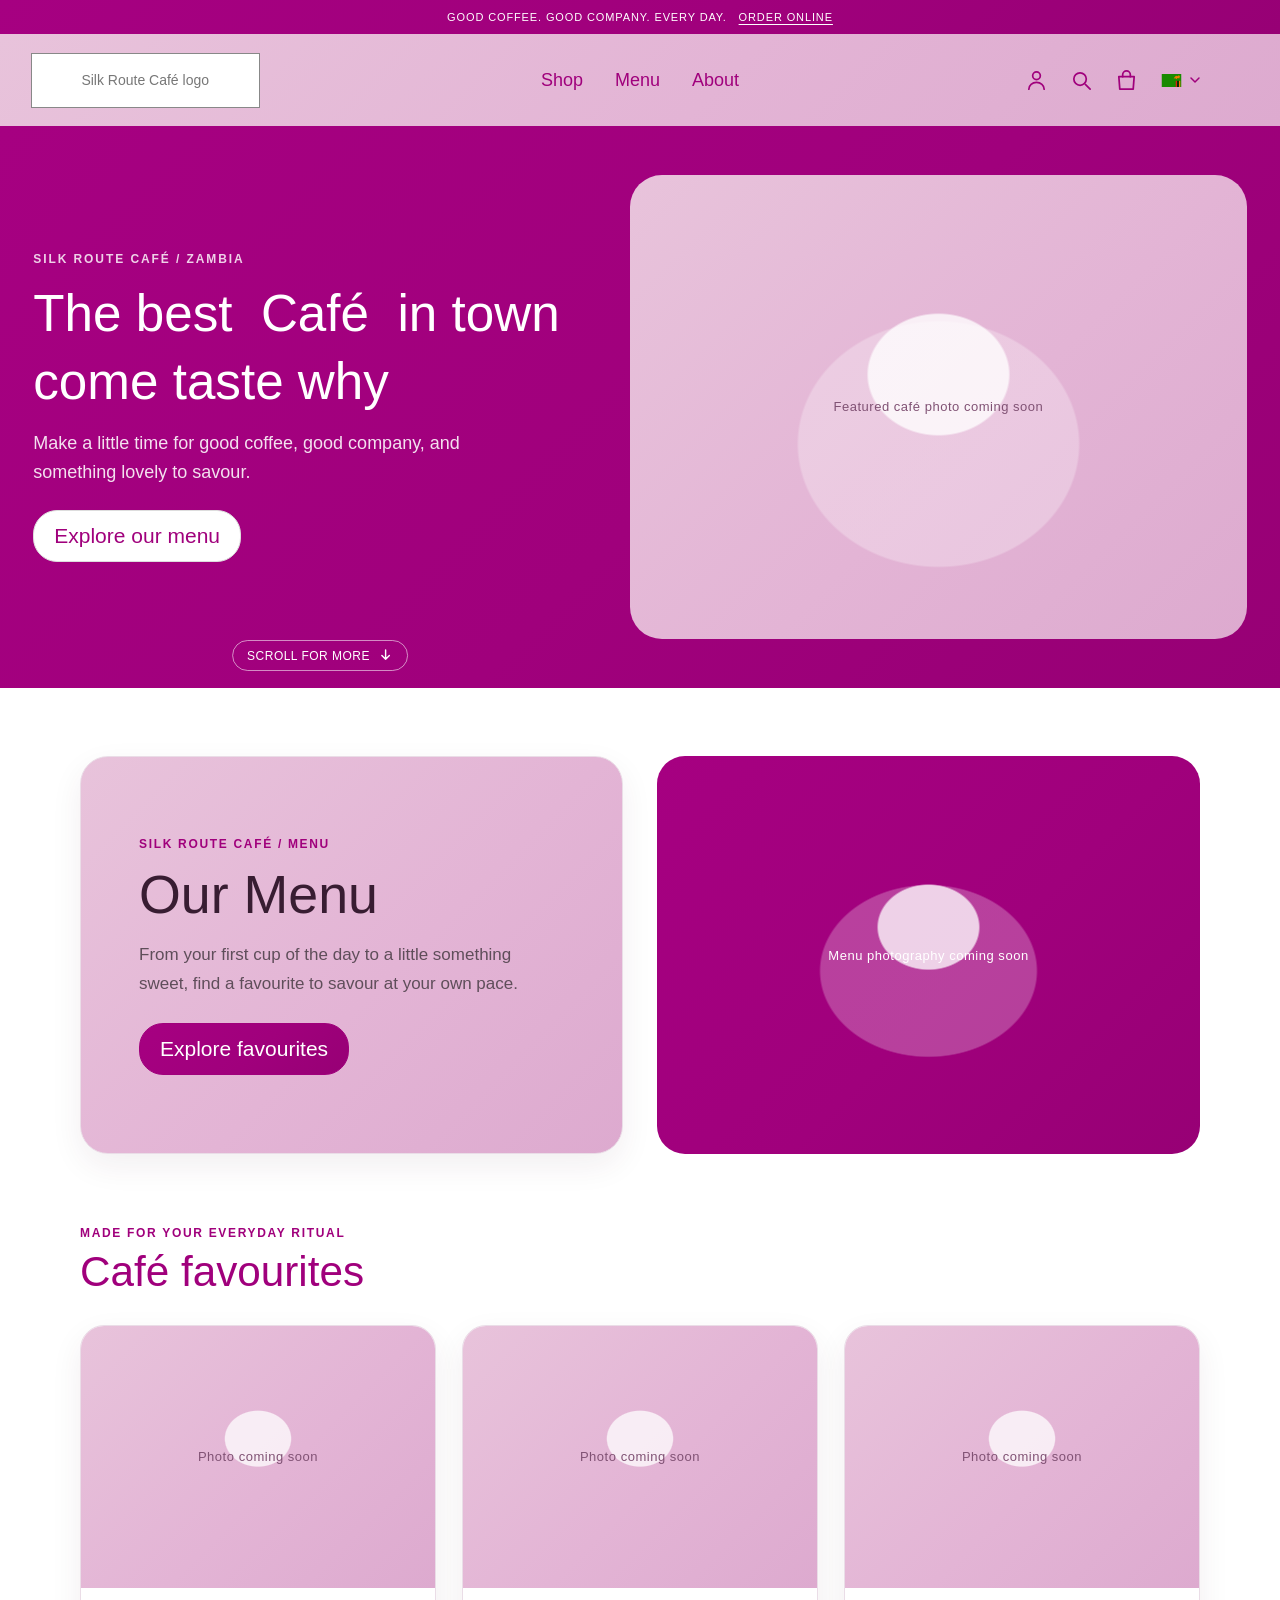
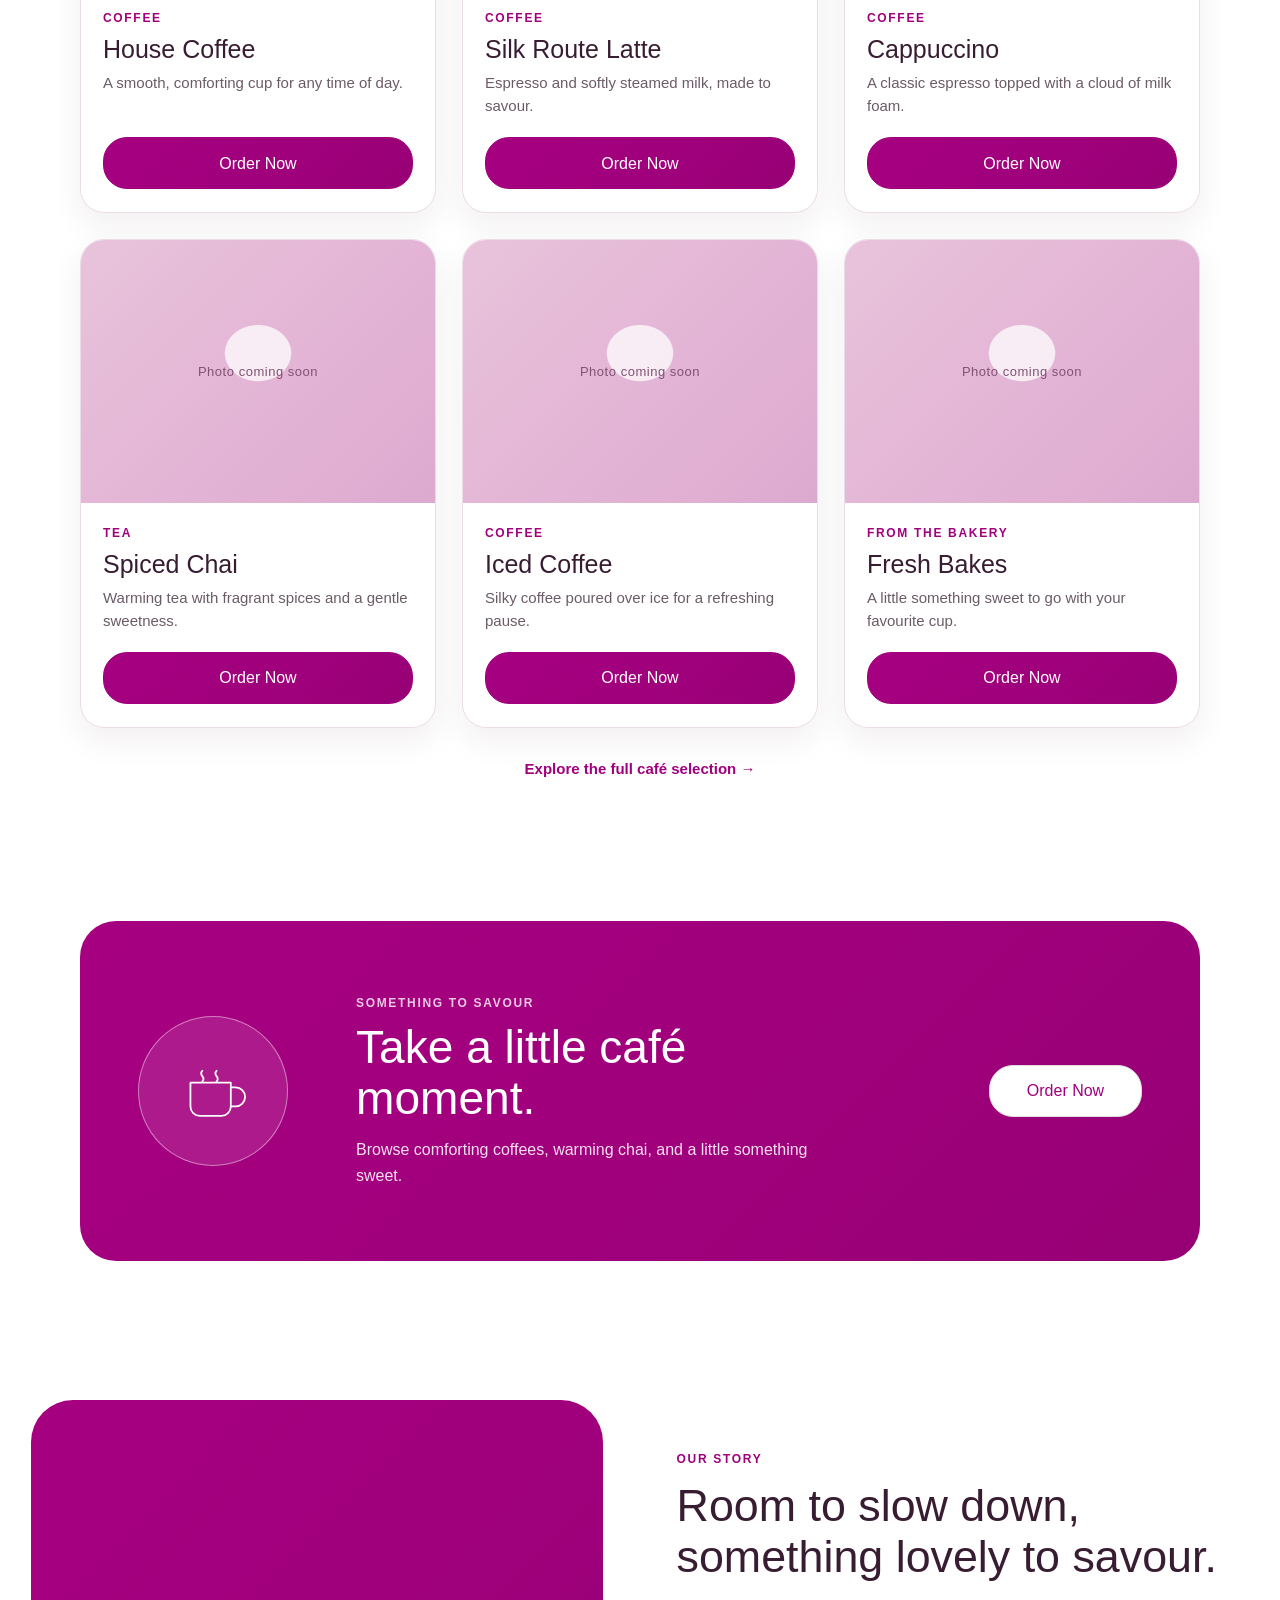
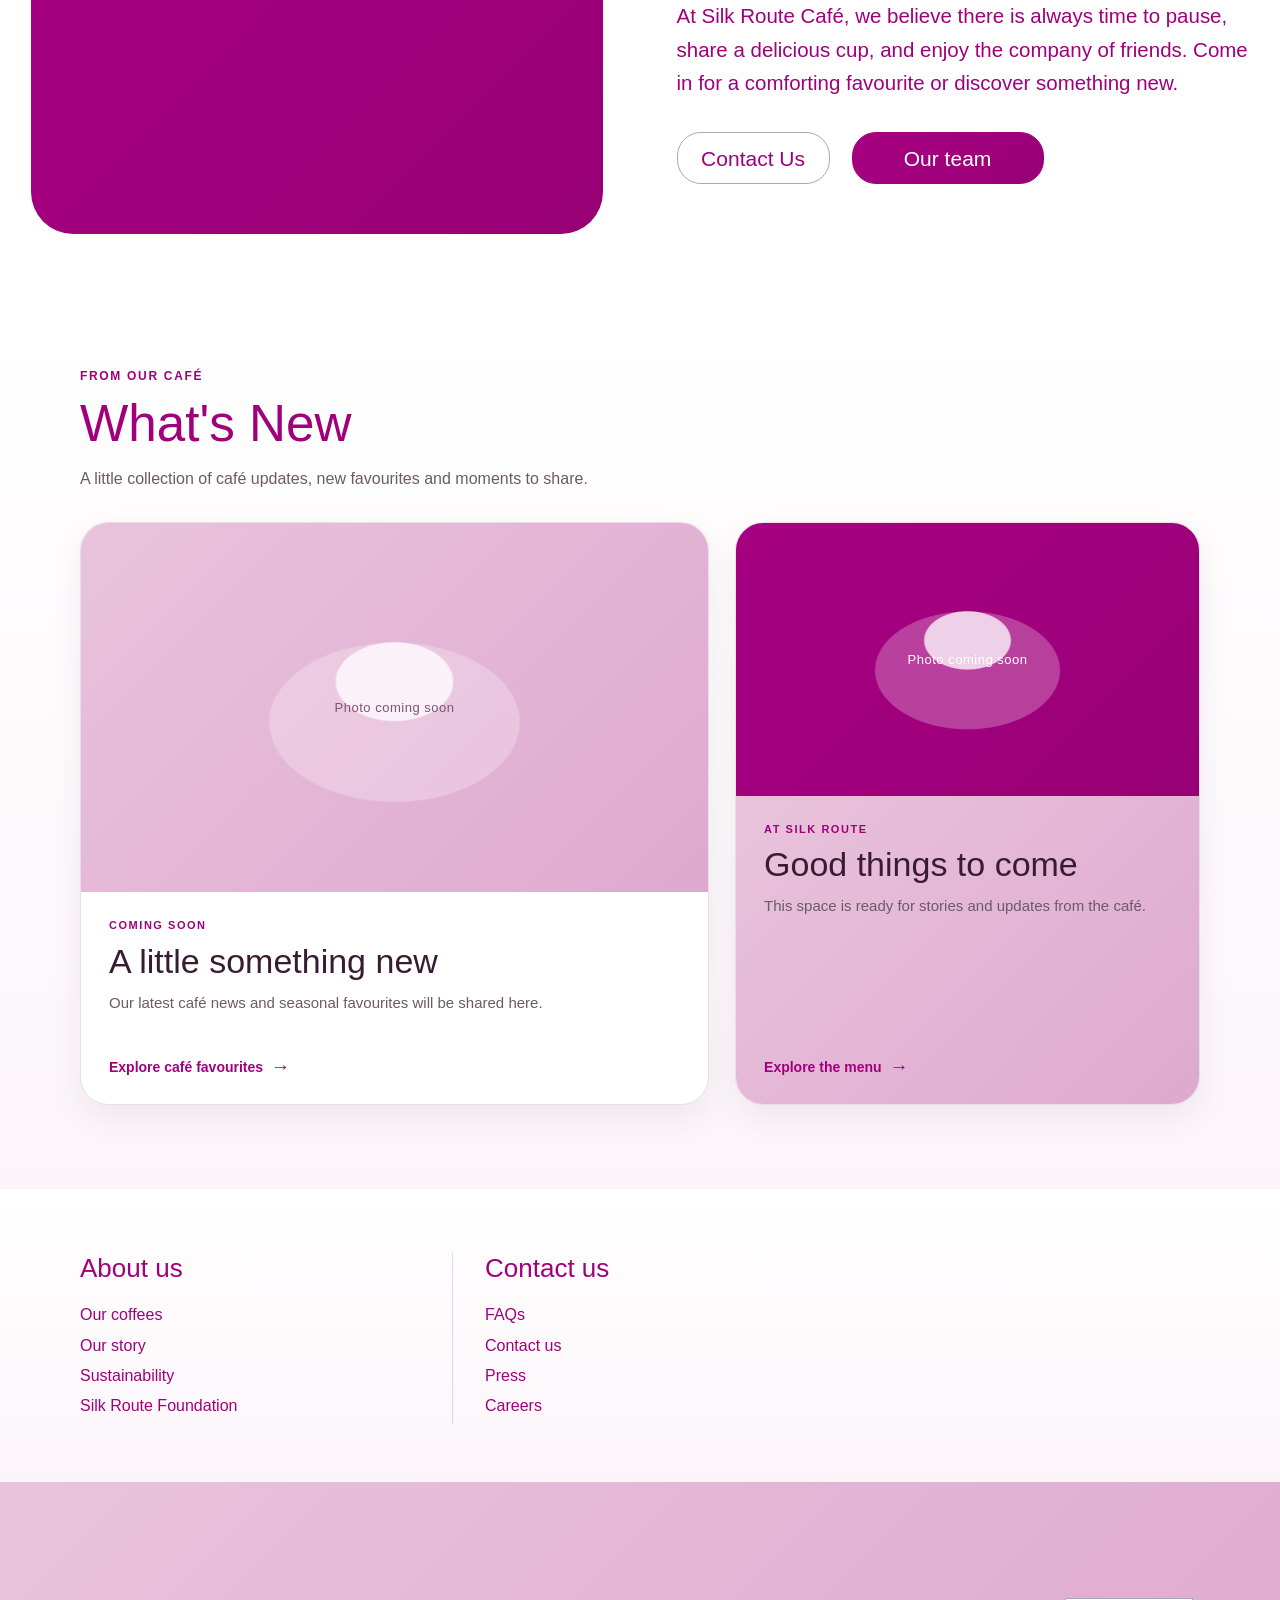
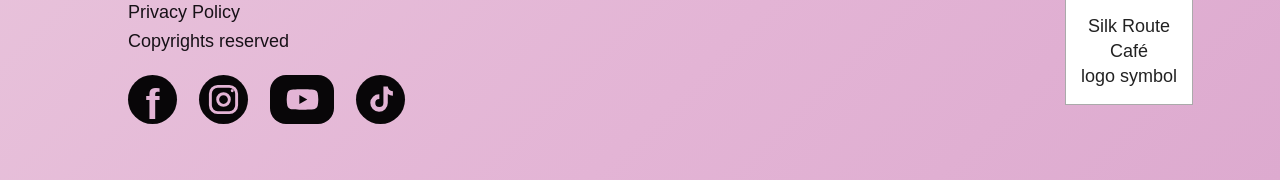
==== commit c9e97520: "Add files via upload" ====
--- a/index.html
+++ b/index.html
@@ -77,11 +77,20 @@
 
     <main>
       <section class="hero" aria-labelledby="hero-heading">
-        <h1 id="hero-heading">
-          The best&nbsp; Café&nbsp; in town<br class="desktop-break" />
-          come taste why
-        </h1>
-        <div class="hero-image" role="img" aria-label="Silk Route Café featured image"></div>
+        <div class="hero-copy">
+          <p class="hero-eyebrow">Silk Route Café / Zambia</p>
+          <h1 id="hero-heading">
+            The best&nbsp; Café&nbsp; in town<br class="desktop-break" />
+            come taste why
+          </h1>
+          <p class="hero-description">
+            Make a little time for good coffee, good company, and something lovely to savour.
+          </p>
+          <a class="button button-light" href="#menu-favourites">Explore our menu</a>
+        </div>
+        <div class="hero-image" role="img" aria-label="Silk Route Café featured photography coming soon">
+          <span>Featured café photo coming soon</span>
+        </div>
         <a class="scroll-cue" href="#menu">
           Scroll for more
           <svg viewBox="0 0 16 16" aria-hidden="true">
@@ -183,8 +192,19 @@
         <a class="menu-browse-link" href="shop.html#products">Explore the full café selection <span aria-hidden="true">→</span></a>
       </section>
 
-      <section class="order-section" id="order" aria-label="Order online">
+      <section class="order-section" id="order" aria-labelledby="order-heading">
         <div class="order-panel">
+          <div class="order-panel-mark" aria-hidden="true">
+            <svg viewBox="0 0 64 64">
+              <path d="M13 25h34v20a8 8 0 0 1-8 8H21a8 8 0 0 1-8-8V25Z"></path>
+              <path d="M47 29h4a8 8 0 0 1 0 16h-4M23 15c-4 4 4 5 0 9m12-9c-4 4 4 5 0 9"></path>
+            </svg>
+          </div>
+          <div class="order-panel-copy">
+            <p class="page-eyebrow">Something to savour</p>
+            <h2 id="order-heading">Take a little café moment.</h2>
+            <p>Browse comforting coffees, warming chai, and a little something sweet.</p>
+          </div>
           <a class="button button-light" href="order.html">Order Now</a>
         </div>
       </section>
@@ -192,7 +212,8 @@
       <section class="about-section" id="about" aria-labelledby="about-heading">
         <div class="about-image" role="img" aria-label="Inside Silk Route Café"></div>
         <div class="about-copy">
-          <h2 class="visually-hidden" id="about-heading">About Silk Route Café</h2>
+          <p class="page-eyebrow">Our story</p>
+          <h2 id="about-heading">Room to slow down, something lovely to savour.</h2>
           <p>
             At Silk Route Café, we believe there is always time to pause, share
             a delicious cup, and enjoy the company of friends. Come in for a
--- a/styles.css
+++ b/styles.css
@@ -9,12 +9,18 @@
   --magenta: #a0007c;
   --pink-gradient: linear-gradient(135deg, #e8c3db 0%, #e3b4d5 56%, #ddaacf 100%);
   --magenta-gradient: linear-gradient(135deg, #a60081 0%, #a0007c 56%, #970075 100%);
-  --font-display: Georgia, "Times New Roman", serif;
+  --font-display: "Trebuchet MS", Arial, sans-serif;
   --page-gutter: 3.6%;
 }
 
 * {
   box-sizing: border-box;
+}
+
+h1,
+h2,
+h3 {
+  font-family: var(--font-display);
 }
 
 html {
@@ -174,19 +180,49 @@
   background: var(--magenta-gradient);
 }
 
+.hero-copy {
+  max-width: 560px;
+}
+
+.hero-eyebrow {
+  margin: 0 0 14px;
+  color: rgb(255 255 255 / 82%);
+  font-size: 12px;
+  font-weight: 700;
+  letter-spacing: 0.16em;
+  text-transform: uppercase;
+}
+
 .hero h1 {
-  margin: 0;
+  margin: 0 0 14px;
   color: #fff;
   font-size: clamp(36px, 4vw, 54px);
   font-weight: 400;
   line-height: 1.32;
 }
 
+.hero-description {
+  max-width: 470px;
+  margin: 0;
+  color: rgb(255 255 255 / 88%);
+  font-size: 18px;
+  line-height: 1.6;
+}
+
 .hero-image {
+  display: grid;
   width: 100%;
   aspect-ratio: 1.33;
   border-radius: 32px;
-  background: #fff;
+  place-items: center;
+  background:
+    radial-gradient(ellipse at 50% 43%, rgb(255 255 255 / 78%) 0 16%, transparent 16.5%),
+    radial-gradient(ellipse at 50% 58%, rgb(255 255 255 / 28%) 0 32%, transparent 32.5%),
+    var(--pink-gradient);
+  color: #805274;
+  font-size: 13px;
+  letter-spacing: 0.04em;
+  text-align: center;
 }
 
 .scroll-cue {
@@ -359,18 +395,67 @@
 
 .order-section {
   display: grid;
-  min-height: 562px;
-  padding: 62px 10.1%;
+  min-height: 0;
+  padding: 72px 24px;
   place-items: center;
   background: #fff;
 }
 
 .order-panel {
-  position: relative;
-  width: 100%;
-  min-height: 414px;
-  border-radius: 44px;
+  display: grid;
+  grid-template-columns: 170px minmax(0, 1fr) auto;
+  align-items: center;
+  gap: clamp(24px, 4vw, 48px);
+  width: min(1120px, 100%);
+  min-height: 340px;
+  padding: clamp(30px, 5vw, 58px);
+  border-radius: 36px;
   background: var(--magenta-gradient);
+  color: #fff;
+}
+
+.order-panel-mark {
+  display: grid;
+  width: 150px;
+  height: 150px;
+  place-items: center;
+  border: 1px solid rgb(255 255 255 / 44%);
+  border-radius: 50%;
+  background: rgb(255 255 255 / 10%);
+  color: #fff;
+}
+
+.order-panel-mark svg {
+  width: 76px;
+  height: 76px;
+  fill: none;
+  stroke: currentColor;
+  stroke-linecap: round;
+  stroke-linejoin: round;
+  stroke-width: 1.5;
+}
+
+.order-panel-copy .page-eyebrow {
+  margin: 0 0 10px;
+  color: rgb(255 255 255 / 78%);
+}
+
+.order-panel-copy h2 {
+  max-width: 500px;
+  margin: 0 0 12px;
+  color: #fff;
+  font-family: var(--font-display);
+  font-size: clamp(34px, 3.6vw, 48px);
+  font-weight: 400;
+  line-height: 1.12;
+}
+
+.order-panel-copy > p:not(.page-eyebrow) {
+  max-width: 500px;
+  margin: 0;
+  color: rgb(255 255 255 / 88%);
+  font-size: 16px;
+  line-height: 1.6;
 }
 
 .button {
@@ -398,6 +483,23 @@
   color: var(--magenta);
 }
 
+.hero .button-light,
+.order-panel .button-light {
+  position: static;
+  right: auto;
+  bottom: auto;
+}
+
+.hero .button-light {
+  display: inline-flex;
+  margin-top: 23px;
+}
+
+.order-panel .button-light {
+  flex: 0 0 auto;
+  font-size: 16px;
+}
+
 .button:hover,
 .button:focus-visible {
   box-shadow: 0 0 0 3px rgb(160 0 124 / 18%);
@@ -423,24 +525,44 @@
 .about-copy {
   display: flex;
   flex-direction: column;
-  align-items: center;
+  align-items: flex-start;
+}
+
+.about-copy .page-eyebrow {
+  margin: 0 0 12px;
+  color: var(--magenta);
+  font-size: 12px;
+  font-weight: 700;
+  letter-spacing: 0.14em;
+  line-height: 1.5;
+  text-transform: uppercase;
+}
+
+.about-copy h2 {
+  max-width: 620px;
+  margin: 0 0 16px;
+  color: #381d32;
+  font-family: var(--font-display);
+  font-size: clamp(34px, 3.5vw, 48px);
+  font-weight: 400;
+  line-height: 1.15;
 }
 
 .about-copy p {
   max-width: 620px;
   margin: 0;
   color: var(--magenta);
-  font-size: clamp(26px, 2.65vw, 36px);
-  line-height: 1.35;
-  text-align: center;
+  font-size: clamp(18px, 1.6vw, 21px);
+  line-height: 1.65;
+  text-align: left;
 }
 
 .about-actions {
   display: flex;
   flex-wrap: wrap;
-  justify-content: center;
+  justify-content: flex-start;
   gap: 22px;
-  margin-top: 66px;
+  margin-top: 32px;
 }
 
 .button-outline {
@@ -835,19 +957,39 @@
     justify-items: center;
     gap: 0;
     min-height: 706px;
-    padding: 130px var(--page-gutter) 64px;
+    padding: 78px var(--page-gutter) 64px;
   }
 
   .scroll-cue {
     left: 50%;
   }
 
+  .hero-copy {
+    max-width: 390px;
+    text-align: center;
+  }
+
+  .hero-eyebrow {
+    margin-bottom: 12px;
+    font-size: 10px;
+  }
+
   .hero h1 {
     max-width: 390px;
-    margin-bottom: 66px;
+    margin: 0 auto 14px;
     font-size: clamp(29px, 7.5vw, 34px);
     line-height: 1.3;
     text-align: center;
+  }
+
+  .hero-description {
+    max-width: 340px;
+    margin: 0 auto;
+    font-size: 15px;
+  }
+
+  .hero .button-light {
+    margin: 18px 0 28px;
   }
 
   .desktop-break {
@@ -939,8 +1081,30 @@
   }
 
   .order-panel {
-    min-height: 280px;
-    border-radius: 34px;
+    grid-template-columns: 1fr;
+    justify-items: start;
+    gap: 20px;
+    min-height: 0;
+    padding: 28px 24px;
+    border-radius: 30px;
+  }
+
+  .order-panel-mark {
+    width: 88px;
+    height: 88px;
+  }
+
+  .order-panel-mark svg {
+    width: 48px;
+    height: 48px;
+  }
+
+  .order-panel-copy h2 {
+    font-size: 34px;
+  }
+
+  .order-panel .button-light {
+    justify-self: start;
   }
 
   .button-light {
@@ -962,7 +1126,7 @@
   }
 
   .about-copy p {
-    font-size: clamp(24px, 6vw, 32px);
+    font-size: 17px;
   }
 
   .about-actions {
@@ -1262,6 +1426,69 @@
   font-weight: 400;
 }
 
+.shop-catalogue {
+  display: grid;
+  grid-template-columns: 190px minmax(0, 1fr);
+  align-items: start;
+  gap: 34px;
+}
+
+.shop-categories {
+  position: sticky;
+  top: 112px;
+  display: flex;
+  flex-direction: column;
+  gap: 3px;
+  padding-right: 18px;
+  border-right: 1px solid #eadde7;
+}
+
+.shop-category-label {
+  margin: 0 0 7px;
+  color: var(--magenta);
+  font-size: 11px;
+  font-weight: 700;
+  letter-spacing: 0.14em;
+  text-transform: uppercase;
+}
+
+.shop-category-group {
+  margin: 12px 0 2px;
+  color: #381d32;
+  font-family: var(--font-display);
+  font-size: 18px;
+}
+
+.shop-category-button {
+  width: 100%;
+  min-height: 40px;
+  padding: 9px 12px;
+  border: 0;
+  border-radius: 10px;
+  background: transparent;
+  color: #5f4e5a;
+  cursor: pointer;
+  font: inherit;
+  font-size: 15px;
+  text-align: left;
+  transition: background-color 160ms ease, color 160ms ease;
+}
+
+.shop-category-button:hover,
+.shop-category-button:focus-visible,
+.shop-category-button[aria-pressed="true"] {
+  background: var(--pink-gradient);
+  color: var(--magenta);
+}
+
+.shop-category-button[aria-pressed="true"] {
+  font-weight: 700;
+}
+
+.shop-results {
+  min-width: 0;
+}
+
 .shop-search {
   display: flex;
   width: min(100%, 300px);
@@ -1302,6 +1529,18 @@
   display: grid;
   grid-template-columns: repeat(3, minmax(0, 1fr));
   gap: 26px;
+}
+
+@media (min-width: 701px) and (max-width: 900px) {
+  .shop-catalogue {
+    grid-template-columns: 155px minmax(0, 1fr);
+    gap: 22px;
+  }
+
+  .shop-grid {
+    grid-template-columns: repeat(2, minmax(0, 1fr));
+    gap: 18px;
+  }
 }
 
 .shop-card {
@@ -1697,6 +1936,38 @@
     width: 100%;
   }
 
+  .shop-catalogue {
+    grid-template-columns: 1fr;
+    gap: 20px;
+  }
+
+  .shop-categories {
+    position: static;
+    flex-direction: row;
+    align-items: center;
+    gap: 8px;
+    overflow-x: auto;
+    padding: 0 0 8px;
+    border-right: 0;
+    border-bottom: 1px solid #eadde7;
+  }
+
+  .shop-category-label,
+  .shop-category-group {
+    display: none;
+  }
+
+  .shop-category-button {
+    width: auto;
+    min-height: 38px;
+    flex: 0 0 auto;
+    padding: 8px 14px;
+    border: 1px solid #eadde7;
+    border-radius: 22px;
+    font-size: 14px;
+    white-space: nowrap;
+  }
+
   .shop-grid {
     grid-template-columns: 1fr;
     gap: 18px;
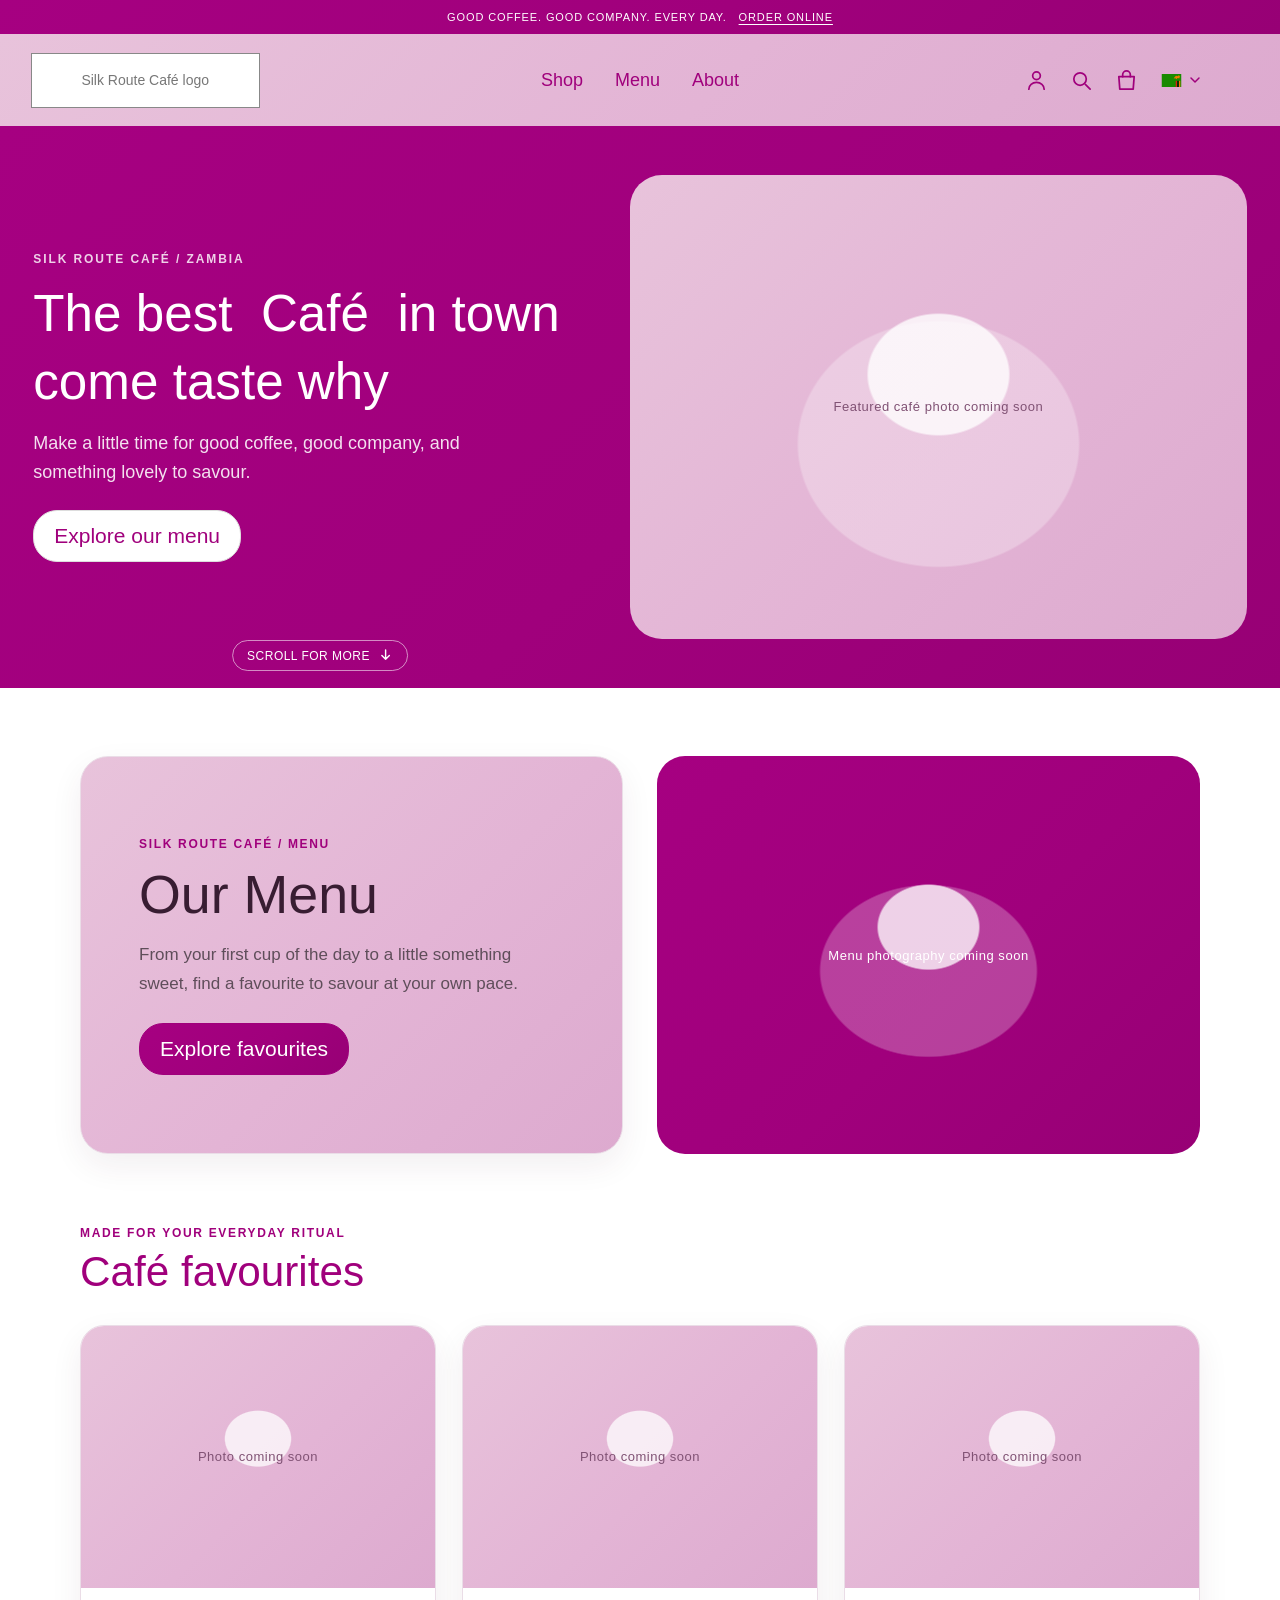
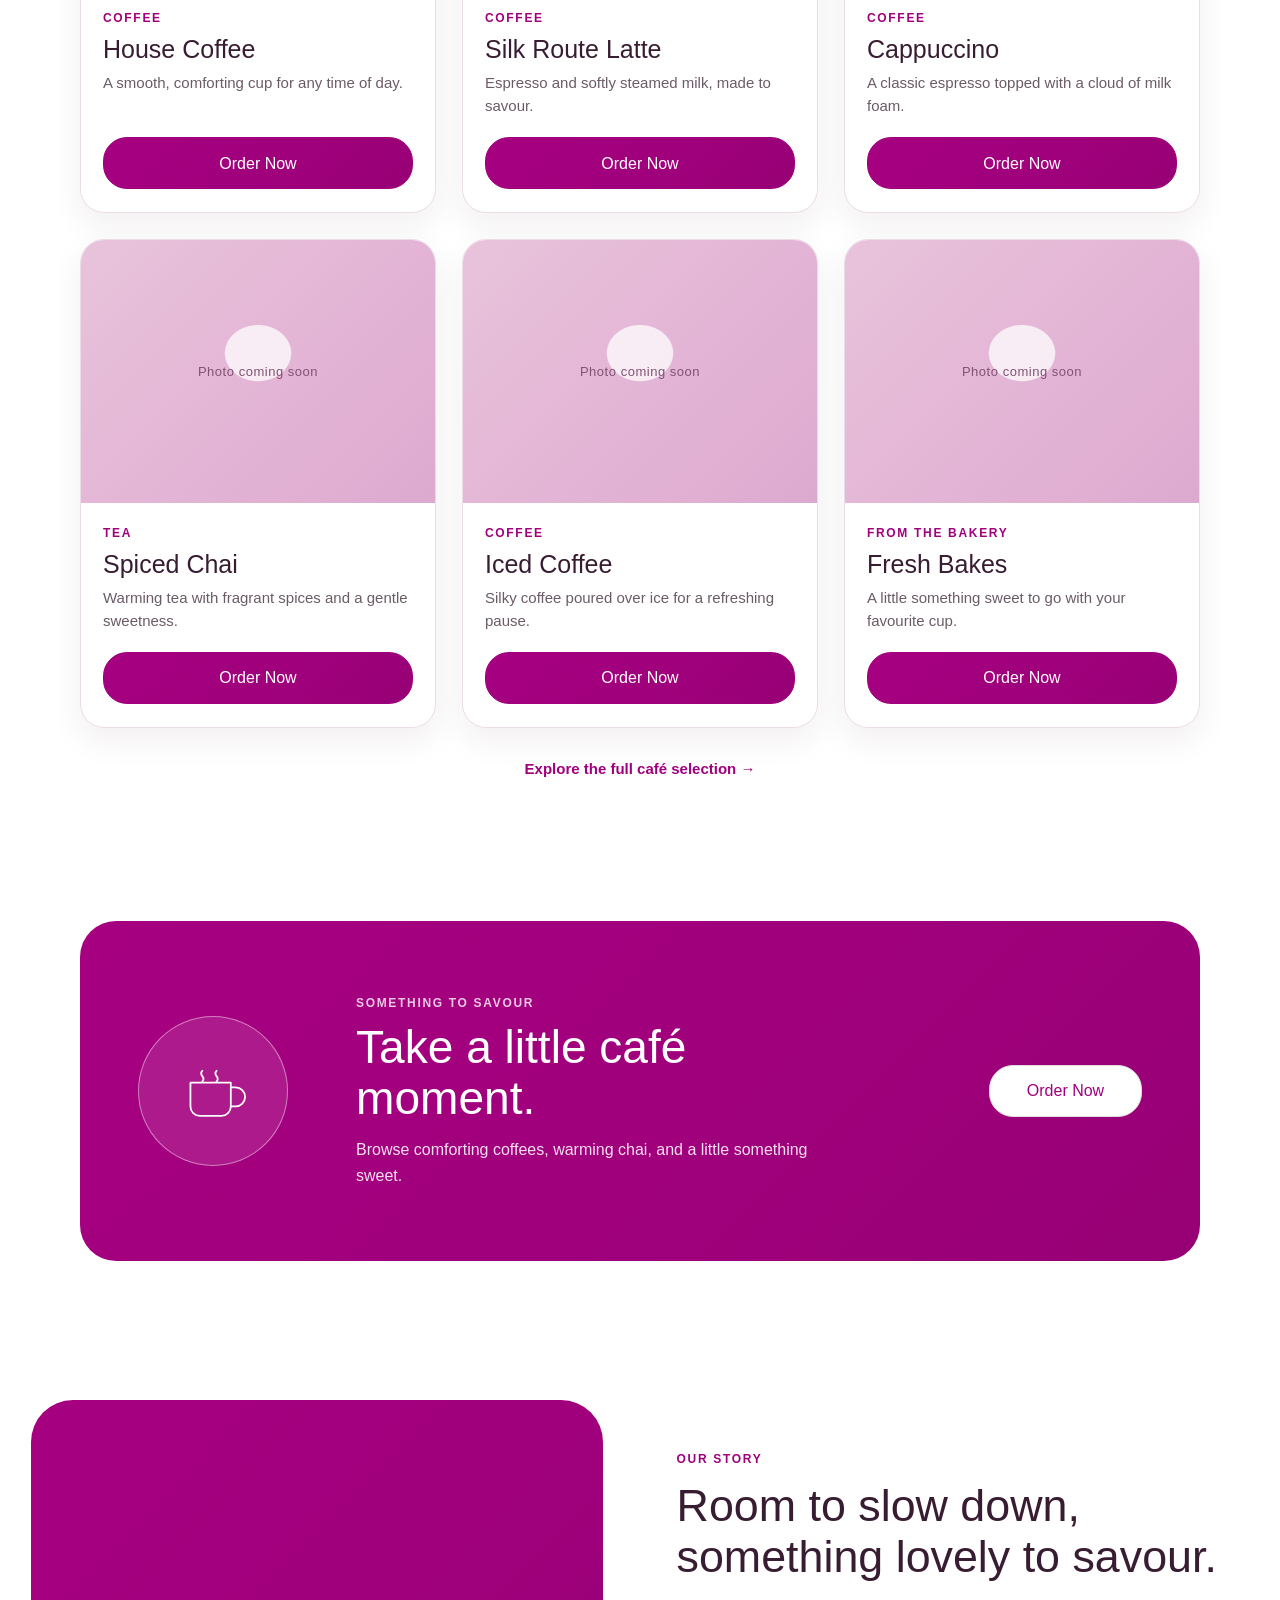
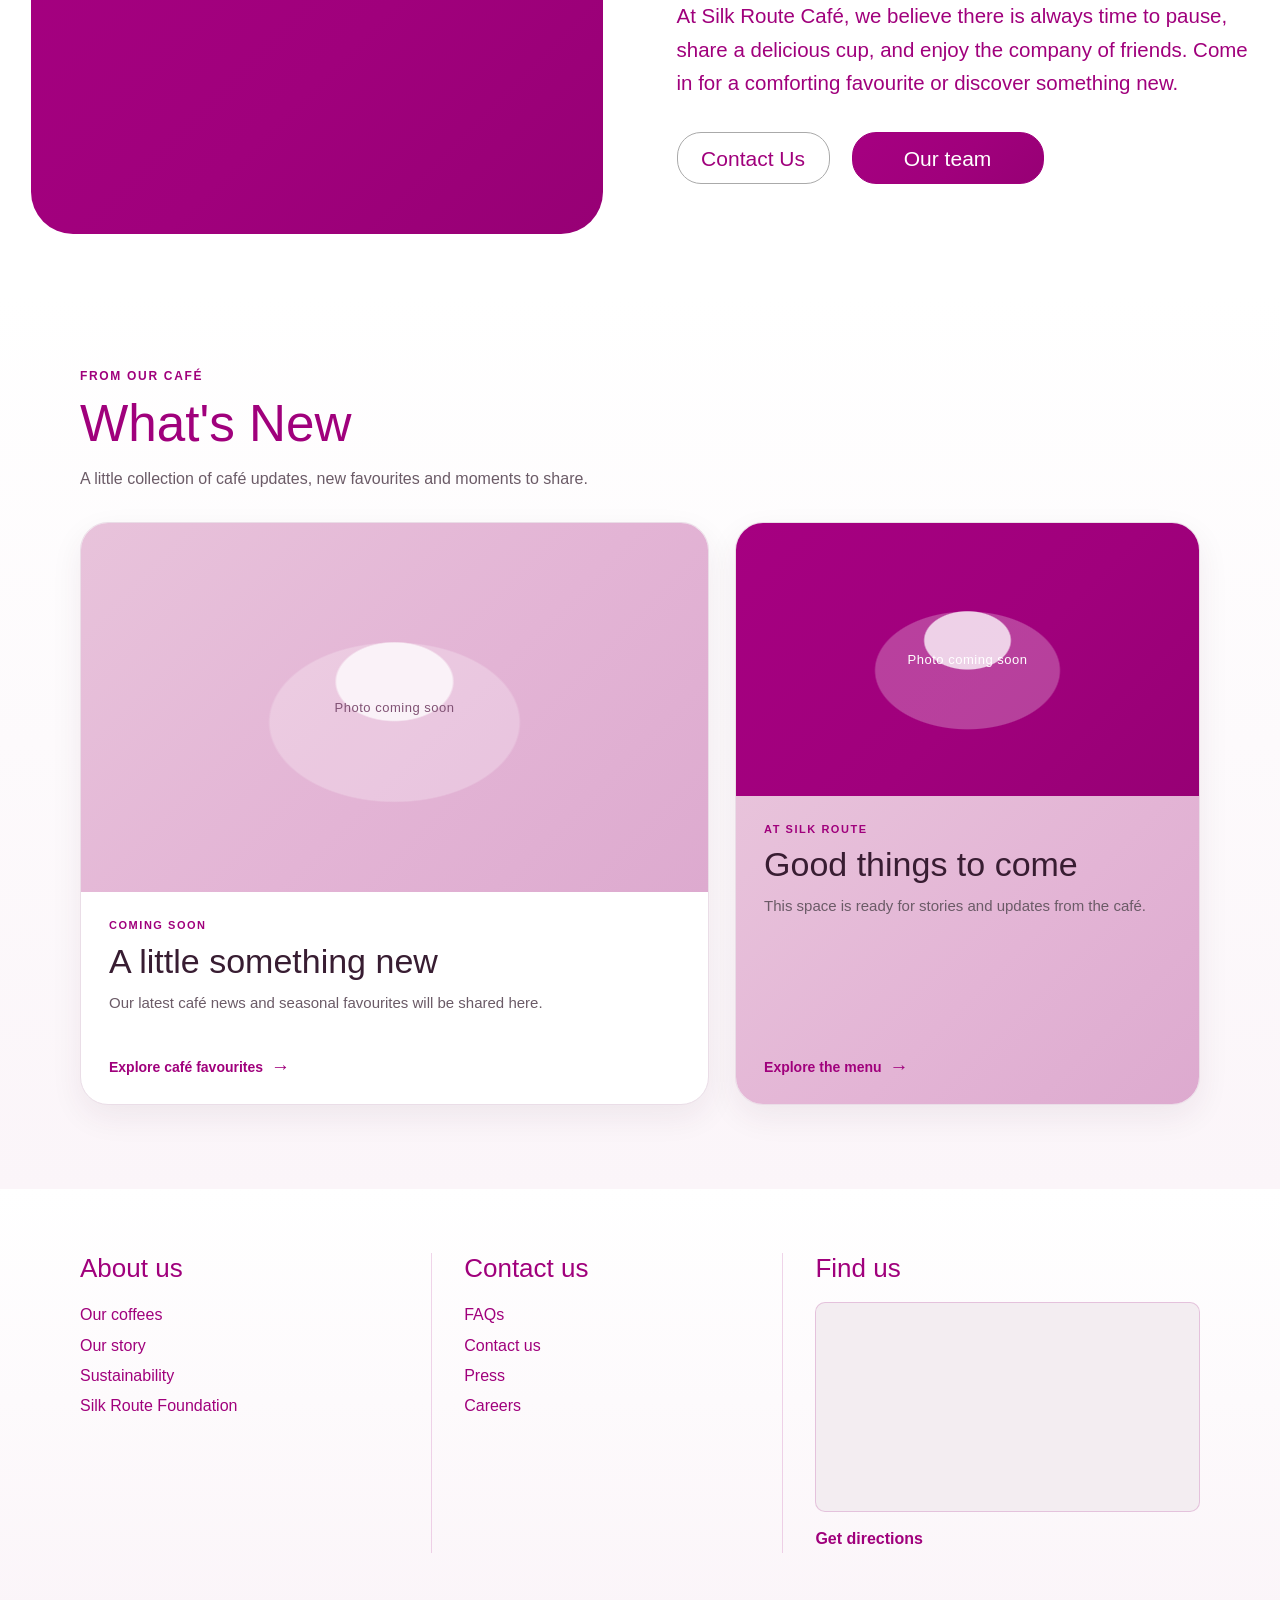
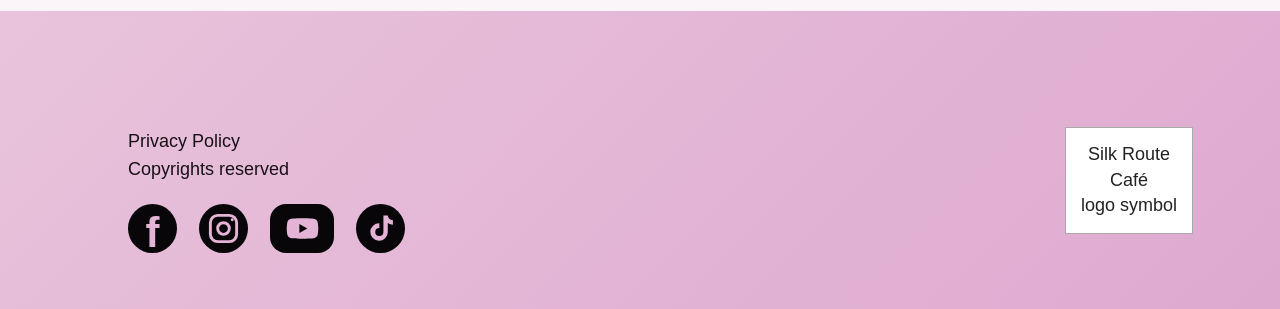
==== commit 65dcb99a: "Add files via upload" ====
--- a/index.html
+++ b/index.html
@@ -276,7 +276,26 @@
           <a href="#contact">Contact us</a>
           <a href="#contact">Press</a>
           <a href="#contact">Careers</a>
-          <span id="location" class="location-anchor"></span>
+        </div>
+        <div class="footer-column footer-location" id="location">
+          <h2>Find us</h2>
+          <div class="location-map">
+            <iframe
+              title="Silk Route Café location on Google Maps"
+              src="https://www.google.com/maps?q=Silk%20Route%20Caf%C3%A9%2C%20Lusaka%2C%20Zambia&output=embed"
+              loading="lazy"
+              referrerpolicy="no-referrer-when-downgrade"
+              allowfullscreen
+            ></iframe>
+          </div>
+          <a
+            class="location-directions"
+            href="https://www.google.com/maps/search/?api=1&query=Silk+Route+Caf%C3%A9%2C+Lusaka%2C+Zambia"
+            target="_blank"
+            rel="noopener noreferrer"
+          >
+            Get directions
+          </a>
         </div>
       </nav>
 
--- a/styles.css
+++ b/styles.css
@@ -182,6 +182,7 @@
 
 .hero-copy {
   max-width: 560px;
+  animation: hero-rise 700ms ease-out both;
 }
 
 .hero-eyebrow {
@@ -215,6 +216,7 @@
   aspect-ratio: 1.33;
   border-radius: 32px;
   place-items: center;
+  animation: hero-rise 800ms 120ms ease-out both;
   background:
     radial-gradient(ellipse at 50% 43%, rgb(255 255 255 / 78%) 0 16%, transparent 16.5%),
     radial-gradient(ellipse at 50% 58%, rgb(255 255 255 / 28%) 0 32%, transparent 32.5%),
@@ -223,6 +225,18 @@
   font-size: 13px;
   letter-spacing: 0.04em;
   text-align: center;
+}
+
+@keyframes hero-rise {
+  from {
+    opacity: 0;
+    transform: translateY(14px);
+  }
+
+  to {
+    opacity: 1;
+    transform: translateY(0);
+  }
 }
 
 .scroll-cue {
@@ -713,8 +727,8 @@
 
 .footer-navigation {
   display: grid;
-  grid-template-columns: repeat(2, minmax(0, 300px));
-  gap: clamp(40px, 6vw, 72px);
+  grid-template-columns: minmax(180px, 300px) minmax(180px, 300px) minmax(300px, 1fr);
+  gap: clamp(24px, 4vw, 56px);
   min-height: 0;
   padding: 64px max(24px, calc((100% - 1120px) / 2)) 58px;
   background: linear-gradient(180deg, #fff 0%, #fbf5f9 100%);
@@ -757,6 +771,31 @@
 
 .location-anchor {
   scroll-margin-top: 24px;
+}
+
+.footer-location {
+  min-width: 0;
+}
+
+.location-map {
+  width: 100%;
+  height: 210px;
+  overflow: hidden;
+  border: 1px solid rgb(160 0 124 / 18%);
+  border-radius: 10px;
+  background: #f3edf1;
+}
+
+.location-map iframe {
+  display: block;
+  width: 100%;
+  height: 100%;
+  border: 0;
+}
+
+.location-directions {
+  margin-top: 10px;
+  font-weight: 700;
 }
 
 .footer-bottom {
@@ -1200,6 +1239,18 @@
     font-size: 15px;
   }
 
+  .footer-location {
+    grid-column: 1 / -1;
+    padding-top: 24px;
+    padding-left: 0;
+    border-top: 1px solid rgb(160 0 124 / 16%);
+    border-left: 0;
+  }
+
+  .location-map {
+    max-width: 480px;
+  }
+
   .footer-bottom {
     min-height: 0;
     gap: 40px;
@@ -1327,18 +1378,6 @@
   }
 }
 
-@media (prefers-reduced-motion: reduce) {
-  html {
-    scroll-behavior: auto;
-  }
-
-  *,
-  *::before,
-  *::after {
-    transition-duration: 0.01ms !important;
-  }
-}
-
 .icon-link {
   position: relative;
 }
@@ -1565,12 +1604,19 @@
   min-height: 220px;
   aspect-ratio: 1.35;
   place-items: center;
+  transition: transform 280ms ease;
   background:
     radial-gradient(ellipse at 50% 43%, rgb(255 255 255 / 75%) 0 13%, transparent 13.5%),
     var(--pink-gradient);
   color: #805274;
   font-size: 13px;
   letter-spacing: 0.04em;
+}
+
+@media (hover: hover) {
+  .shop-card:hover .shop-product-art {
+    transform: scale(1.035);
+  }
 }
 
 .shop-card-copy {
@@ -2018,3 +2064,22 @@
     flex-wrap: wrap;
   }
 }
+
+@media (prefers-reduced-motion: reduce) {
+  html {
+    scroll-behavior: auto;
+  }
+
+  *,
+  *::before,
+  *::after {
+    animation-duration: 0.01ms !important;
+    animation-iteration-count: 1 !important;
+    transition-duration: 0.01ms !important;
+  }
+
+  .shop-card:hover,
+  .shop-card:hover .shop-product-art {
+    transform: none;
+  }
+}
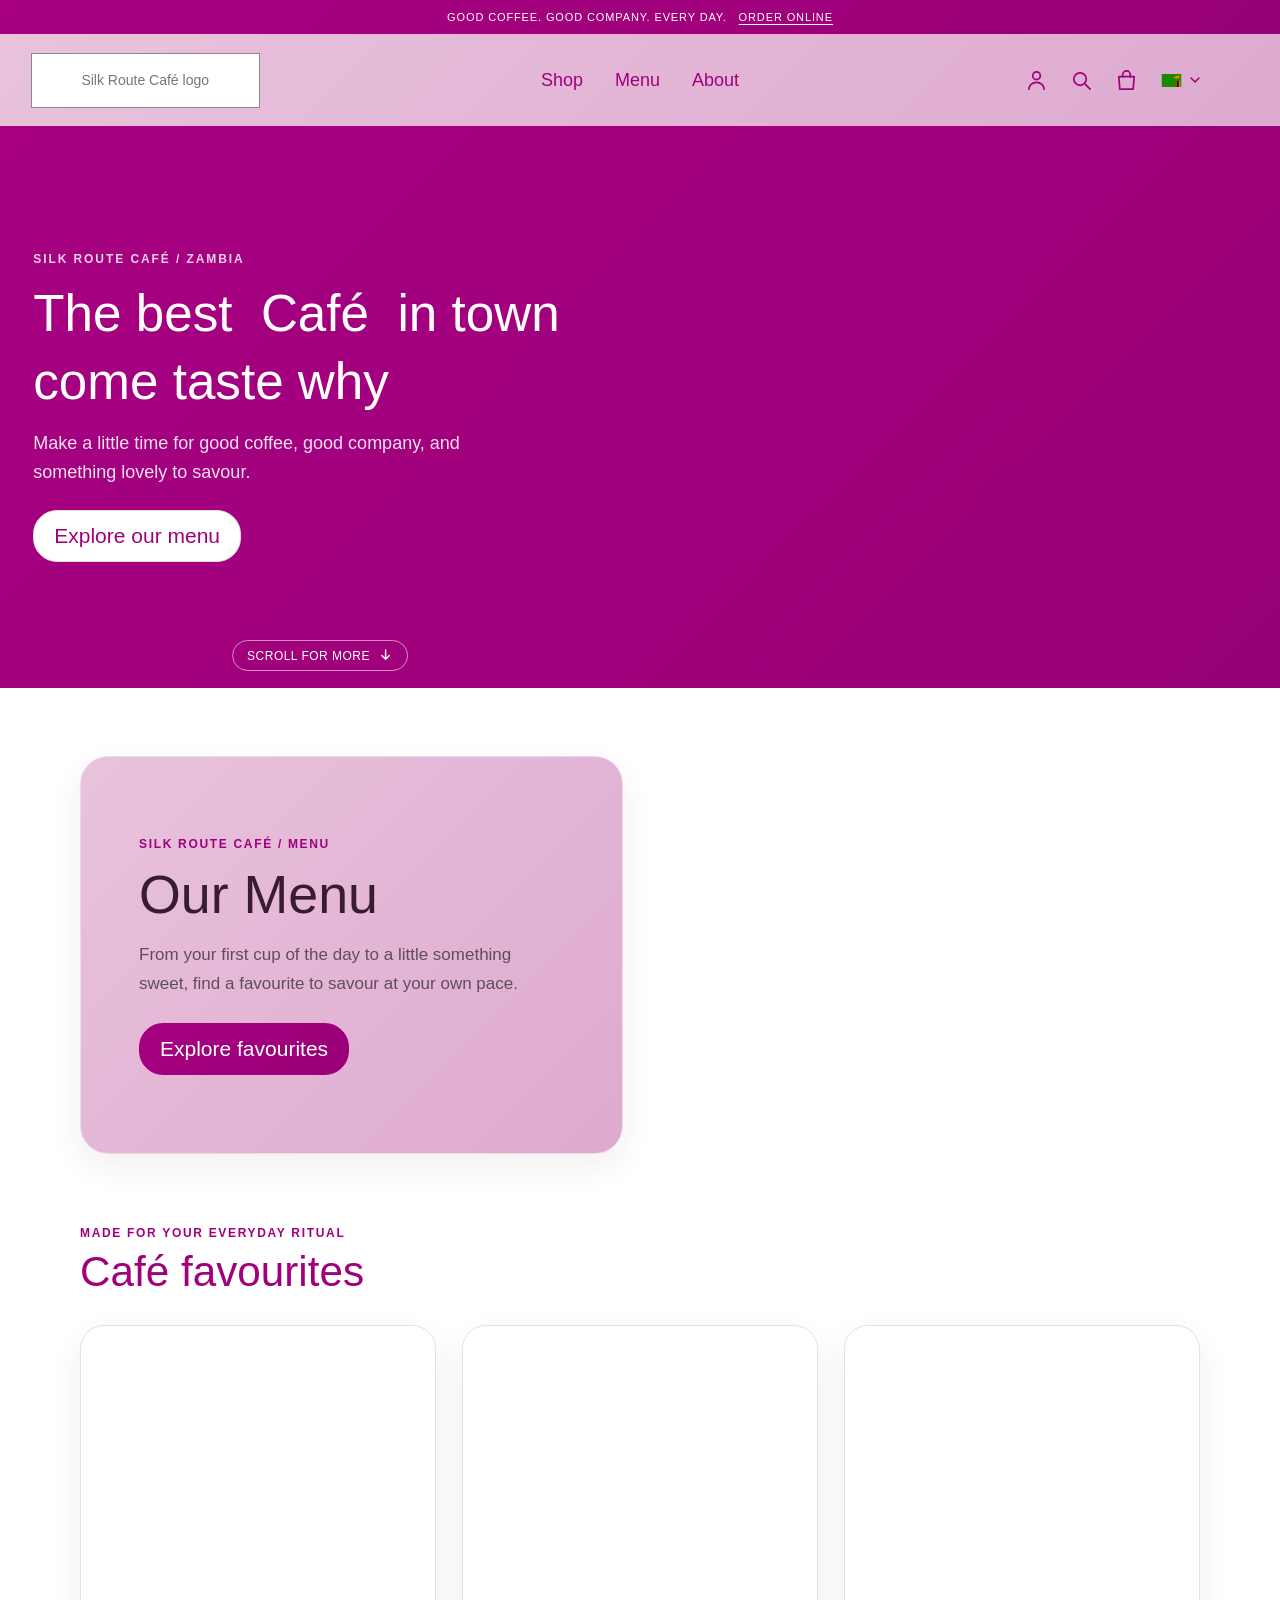
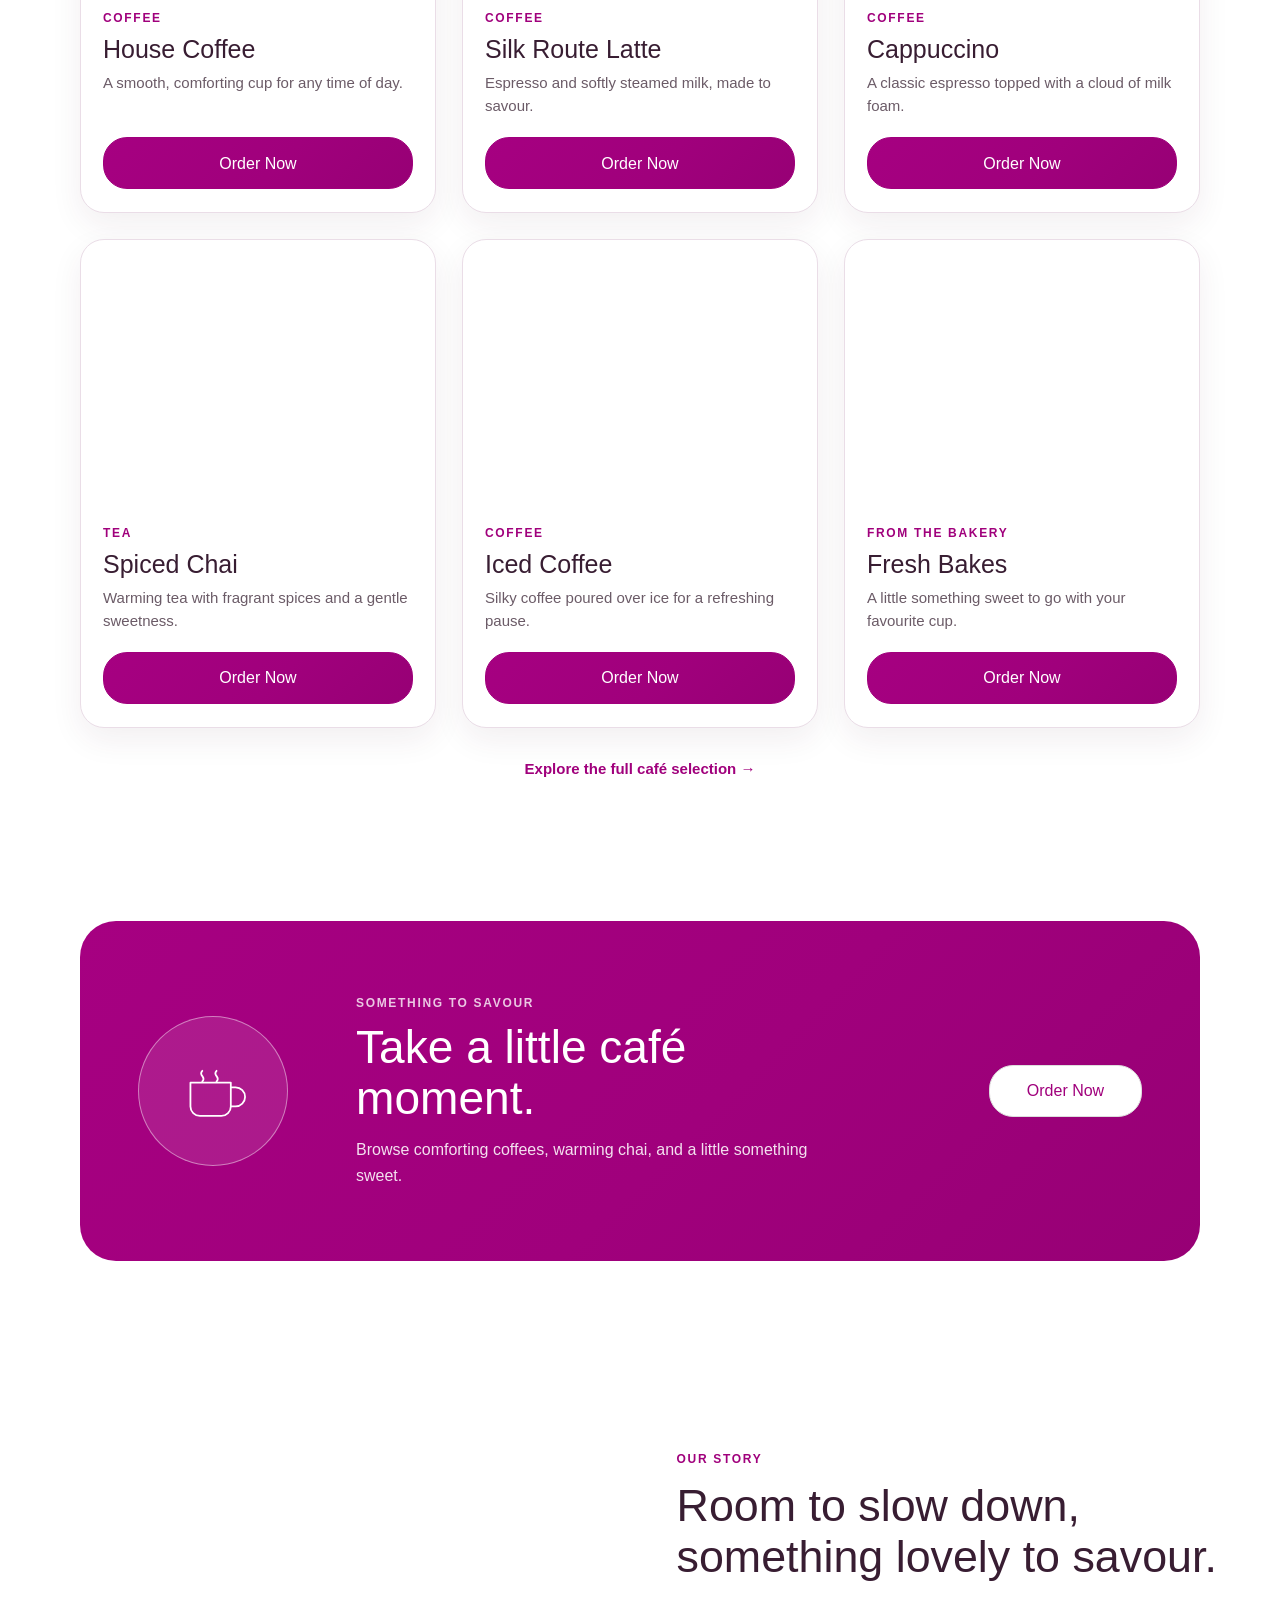
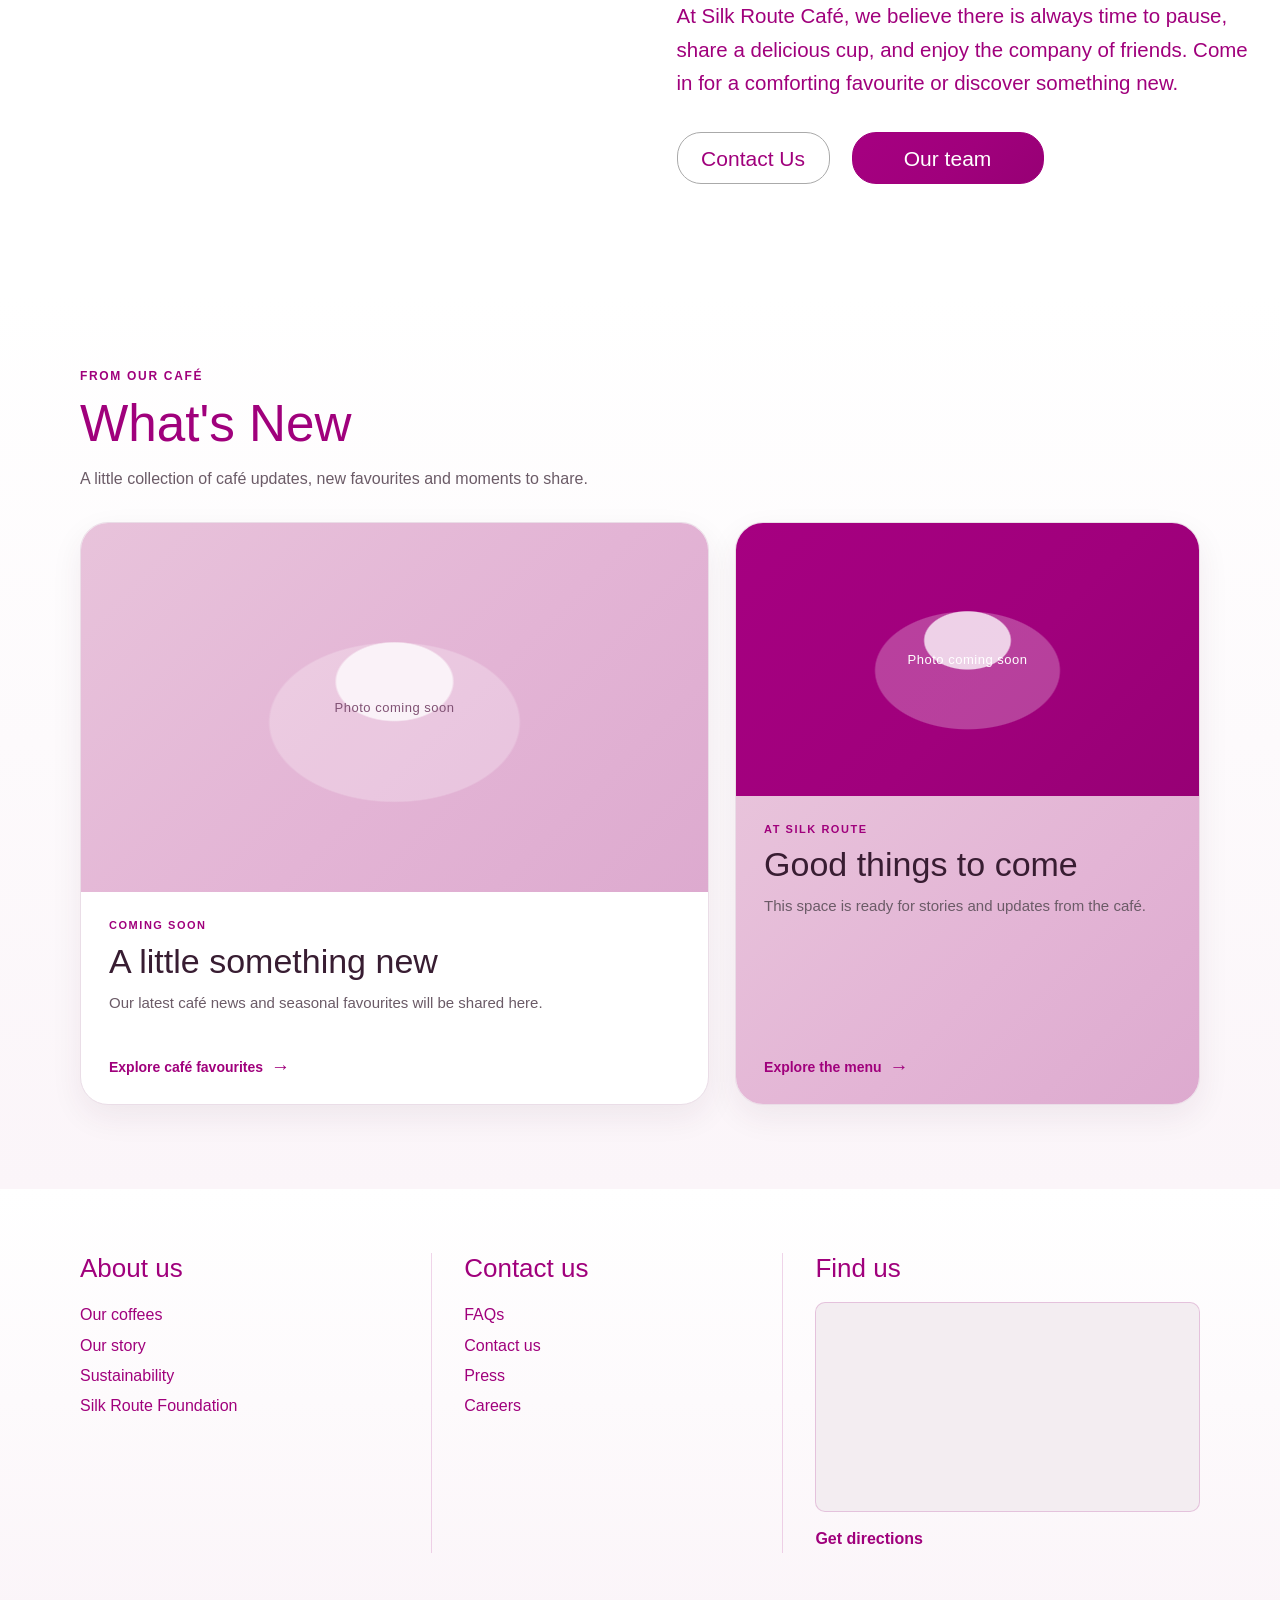
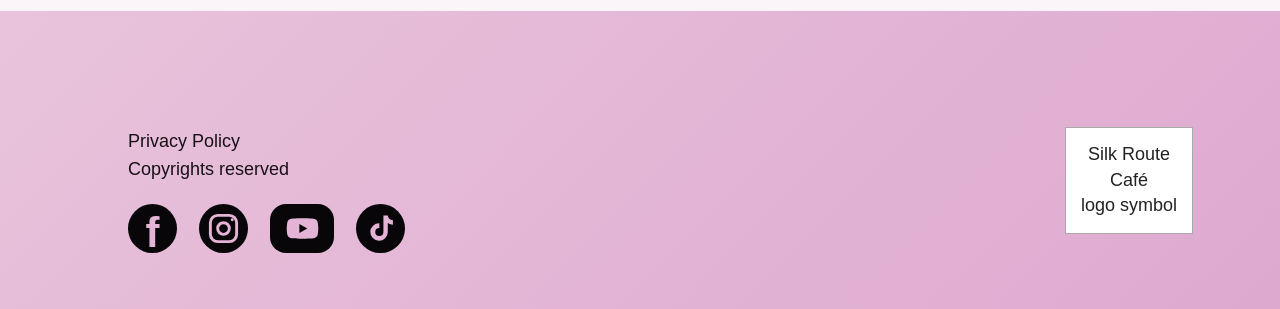
==== commit dd5b0712: "Add files via upload" ====
--- a/index.html
+++ b/index.html
@@ -88,9 +88,7 @@
           </p>
           <a class="button button-light" href="#menu-favourites">Explore our menu</a>
         </div>
-        <div class="hero-image" role="img" aria-label="Silk Route Café featured photography coming soon">
-          <span>Featured café photo coming soon</span>
-        </div>
+        <div class="hero-image" role="img" aria-label="A cup of coffee on a rustic café table"></div>
         <a class="scroll-cue" href="#menu">
           Scroll for more
           <svg viewBox="0 0 16 16" aria-hidden="true">
@@ -111,9 +109,7 @@
             Explore favourites
           </a>
         </div>
-        <div class="menu-intro-image" role="img" aria-label="Silk Route Café menu photography coming soon">
-          <span>Menu photography coming soon</span>
-        </div>
+        <div class="menu-intro-image" role="img" aria-label="Silk Route Café latte with latte art"></div>
       </section>
 
       <section class="menu-products" id="menu-favourites" aria-labelledby="menu-favourites-heading">
@@ -123,9 +119,7 @@
         </div>
         <div class="menu-products-grid">
           <article class="shop-card menu-product">
-            <div class="shop-product-art menu-product-image" role="img" aria-label="House coffee photo coming soon">
-              <span>Photo coming soon</span>
-            </div>
+            <div class="shop-product-art menu-product-image product-photo-house-coffee" role="img" aria-label="House coffee served in a ceramic cup"></div>
             <div class="shop-card-copy">
               <p class="product-category">Coffee</p>
               <h3>House Coffee</h3>
@@ -134,9 +128,7 @@
             </div>
           </article>
           <article class="shop-card menu-product">
-            <div class="shop-product-art menu-product-image" role="img" aria-label="Silk Route latte photo coming soon">
-              <span>Photo coming soon</span>
-            </div>
+            <div class="shop-product-art menu-product-image product-photo-silk-route-latte" role="img" aria-label="Silk Route latte with leaf latte art"></div>
             <div class="shop-card-copy">
               <p class="product-category">Coffee</p>
               <h3>Silk Route Latte</h3>
@@ -145,9 +137,7 @@
             </div>
           </article>
           <article class="shop-card menu-product">
-            <div class="shop-product-art menu-product-image" role="img" aria-label="Cappuccino photo coming soon">
-              <span>Photo coming soon</span>
-            </div>
+            <div class="shop-product-art menu-product-image product-photo-cappuccino" role="img" aria-label="Cappuccino with leaf latte art"></div>
             <div class="shop-card-copy">
               <p class="product-category">Coffee</p>
               <h3>Cappuccino</h3>
@@ -156,9 +146,7 @@
             </div>
           </article>
           <article class="shop-card menu-product">
-            <div class="shop-product-art menu-product-image" role="img" aria-label="Spiced chai photo coming soon">
-              <span>Photo coming soon</span>
-            </div>
+            <div class="shop-product-art menu-product-image product-photo-spiced-chai" role="img" aria-label="Spiced chai with cinnamon and star anise"></div>
             <div class="shop-card-copy">
               <p class="product-category">Tea</p>
               <h3>Spiced Chai</h3>
@@ -167,9 +155,7 @@
             </div>
           </article>
           <article class="shop-card menu-product">
-            <div class="shop-product-art menu-product-image" role="img" aria-label="Iced coffee photo coming soon">
-              <span>Photo coming soon</span>
-            </div>
+            <div class="shop-product-art menu-product-image product-photo-iced-coffee" role="img" aria-label="Iced coffee with milk and ice"></div>
             <div class="shop-card-copy">
               <p class="product-category">Coffee</p>
               <h3>Iced Coffee</h3>
@@ -178,9 +164,7 @@
             </div>
           </article>
           <article class="shop-card menu-product">
-            <div class="shop-product-art menu-product-image" role="img" aria-label="Fresh bakes photo coming soon">
-              <span>Photo coming soon</span>
-            </div>
+            <div class="shop-product-art menu-product-image product-photo-fresh-bakes" role="img" aria-label="Freshly baked croissants and pastries served with coffee"></div>
             <div class="shop-card-copy">
               <p class="product-category">From the bakery</p>
               <h3>Fresh Bakes</h3>
@@ -210,7 +194,7 @@
       </section>
 
       <section class="about-section" id="about" aria-labelledby="about-heading">
-        <div class="about-image" role="img" aria-label="Inside Silk Route Café"></div>
+        <div class="about-image" role="img" aria-label="Friends sharing coffee and pastries at Silk Route Café"></div>
         <div class="about-copy">
           <p class="page-eyebrow">Our story</p>
           <h2 id="about-heading">Room to slow down, something lovely to savour.</h2>
--- a/styles.css
+++ b/styles.css
@@ -217,14 +217,7 @@
   border-radius: 32px;
   place-items: center;
   animation: hero-rise 800ms 120ms ease-out both;
-  background:
-    radial-gradient(ellipse at 50% 43%, rgb(255 255 255 / 78%) 0 16%, transparent 16.5%),
-    radial-gradient(ellipse at 50% 58%, rgb(255 255 255 / 28%) 0 32%, transparent 32.5%),
-    var(--pink-gradient);
-  color: #805274;
-  font-size: 13px;
-  letter-spacing: 0.04em;
-  text-align: center;
+  background: url("assets/cafe-coffee.jpg") center / cover no-repeat;
 }
 
 @keyframes hero-rise {
@@ -337,14 +330,7 @@
   place-items: center;
   overflow: hidden;
   border-radius: 28px;
-  background:
-    radial-gradient(ellipse at 50% 43%, rgb(255 255 255 / 76%) 0 13%, transparent 13.5%),
-    radial-gradient(ellipse at 50% 54%, rgb(255 255 255 / 25%) 0 28%, transparent 28.5%),
-    var(--magenta-gradient);
-  color: #fff;
-  font-size: 13px;
-  letter-spacing: 0.04em;
-  text-align: center;
+  background: url("assets/silk-route-latte.jpg") center / cover no-repeat;
 }
 
 .menu-products {
@@ -533,7 +519,7 @@
   width: 100%;
   aspect-ratio: 1.32;
   border-radius: 42px;
-  background: var(--magenta-gradient);
+  background: url("assets/our%20story.jpg") center / cover no-repeat;
 }
 
 .about-copy {
@@ -1613,6 +1599,30 @@
   letter-spacing: 0.04em;
 }
 
+.product-photo-house-coffee {
+  background: url("assets/.%20House%20Coffee.webp") center / cover no-repeat;
+}
+
+.product-photo-silk-route-latte {
+  background: url("assets/Silk%20Route%20Latte.webp") center / cover no-repeat;
+}
+
+.product-photo-spiced-chai {
+  background: url("assets/Spiced%20Chai.webp") center / cover no-repeat;
+}
+
+.product-photo-iced-coffee {
+  background: url("assets/Iced%20Coffe.jpg") center / cover no-repeat;
+}
+
+.product-photo-cappuccino {
+  background: url("assets/Cappuccino.jpg") center / cover no-repeat;
+}
+
+.product-photo-fresh-bakes {
+  background: url("assets/fresh%20bakes.jpg") center / cover no-repeat;
+}
+
 @media (hover: hover) {
   .shop-card:hover .shop-product-art {
     transform: scale(1.035);
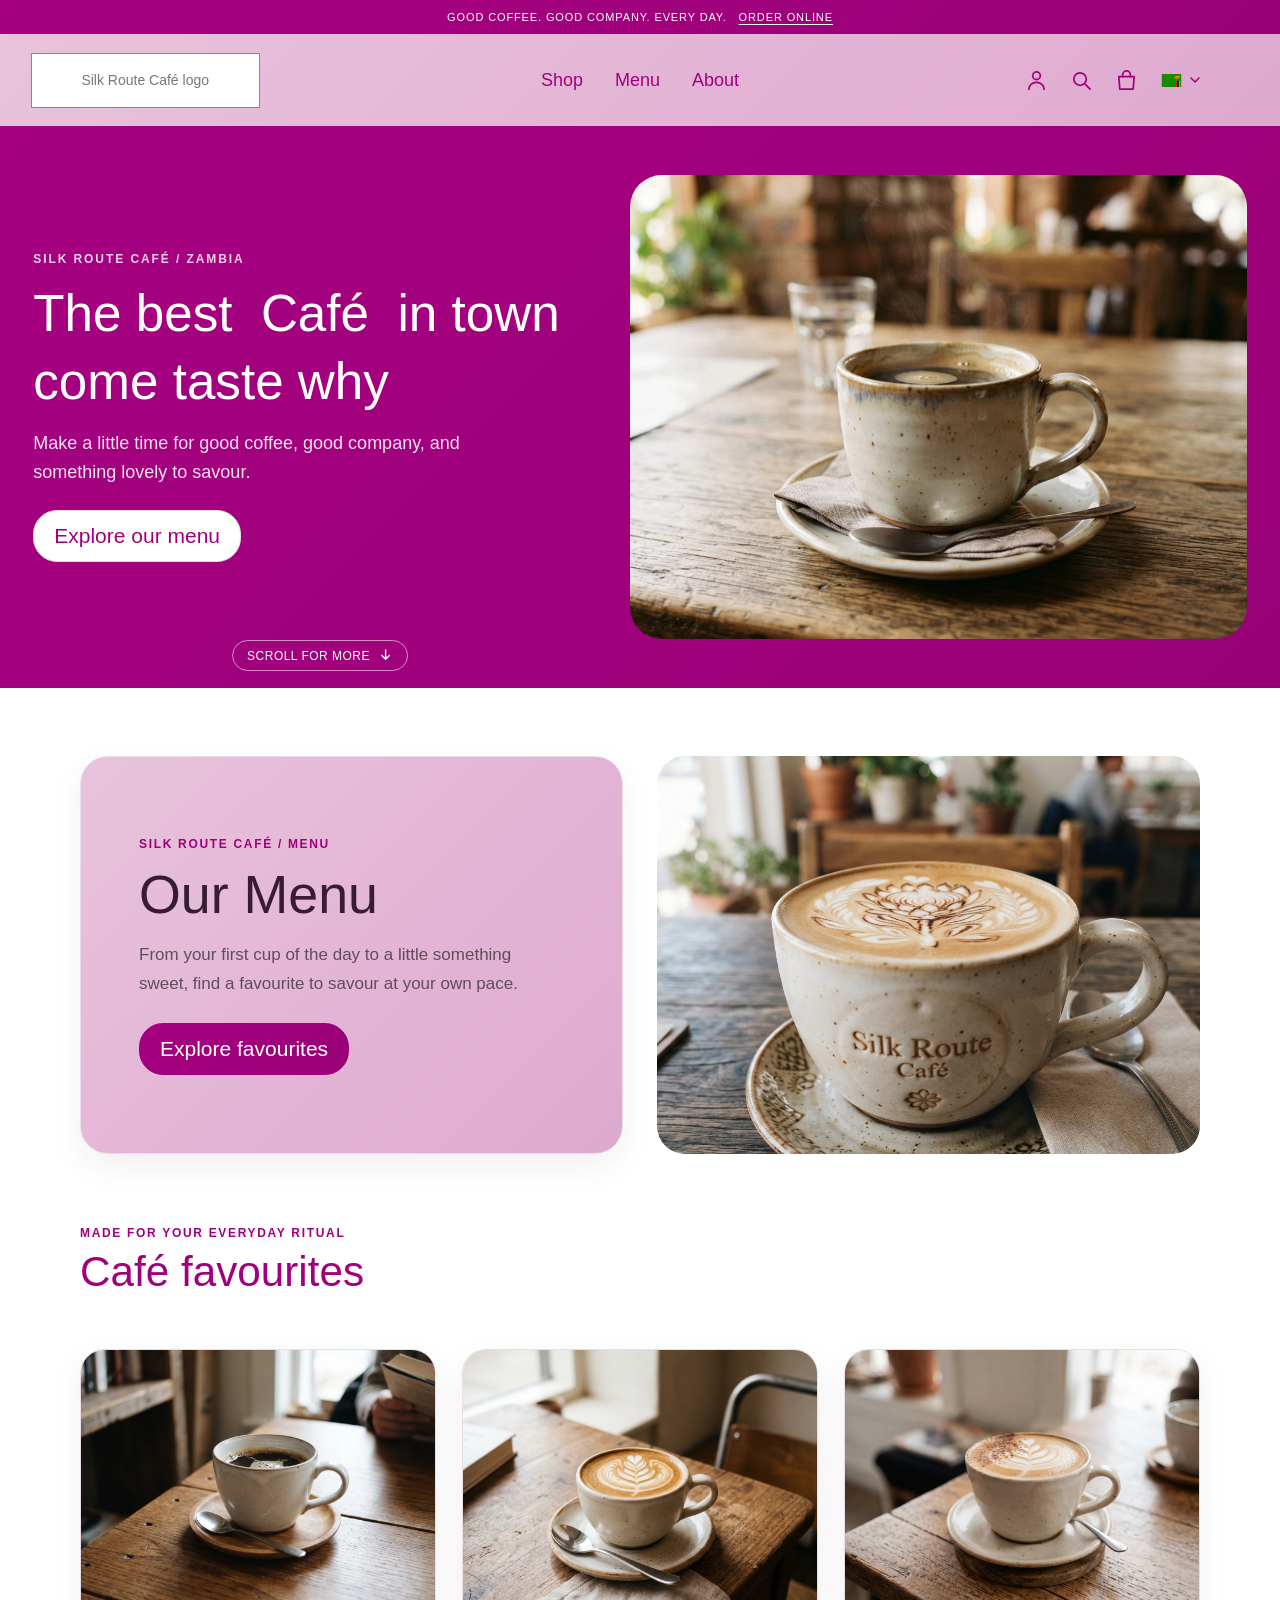
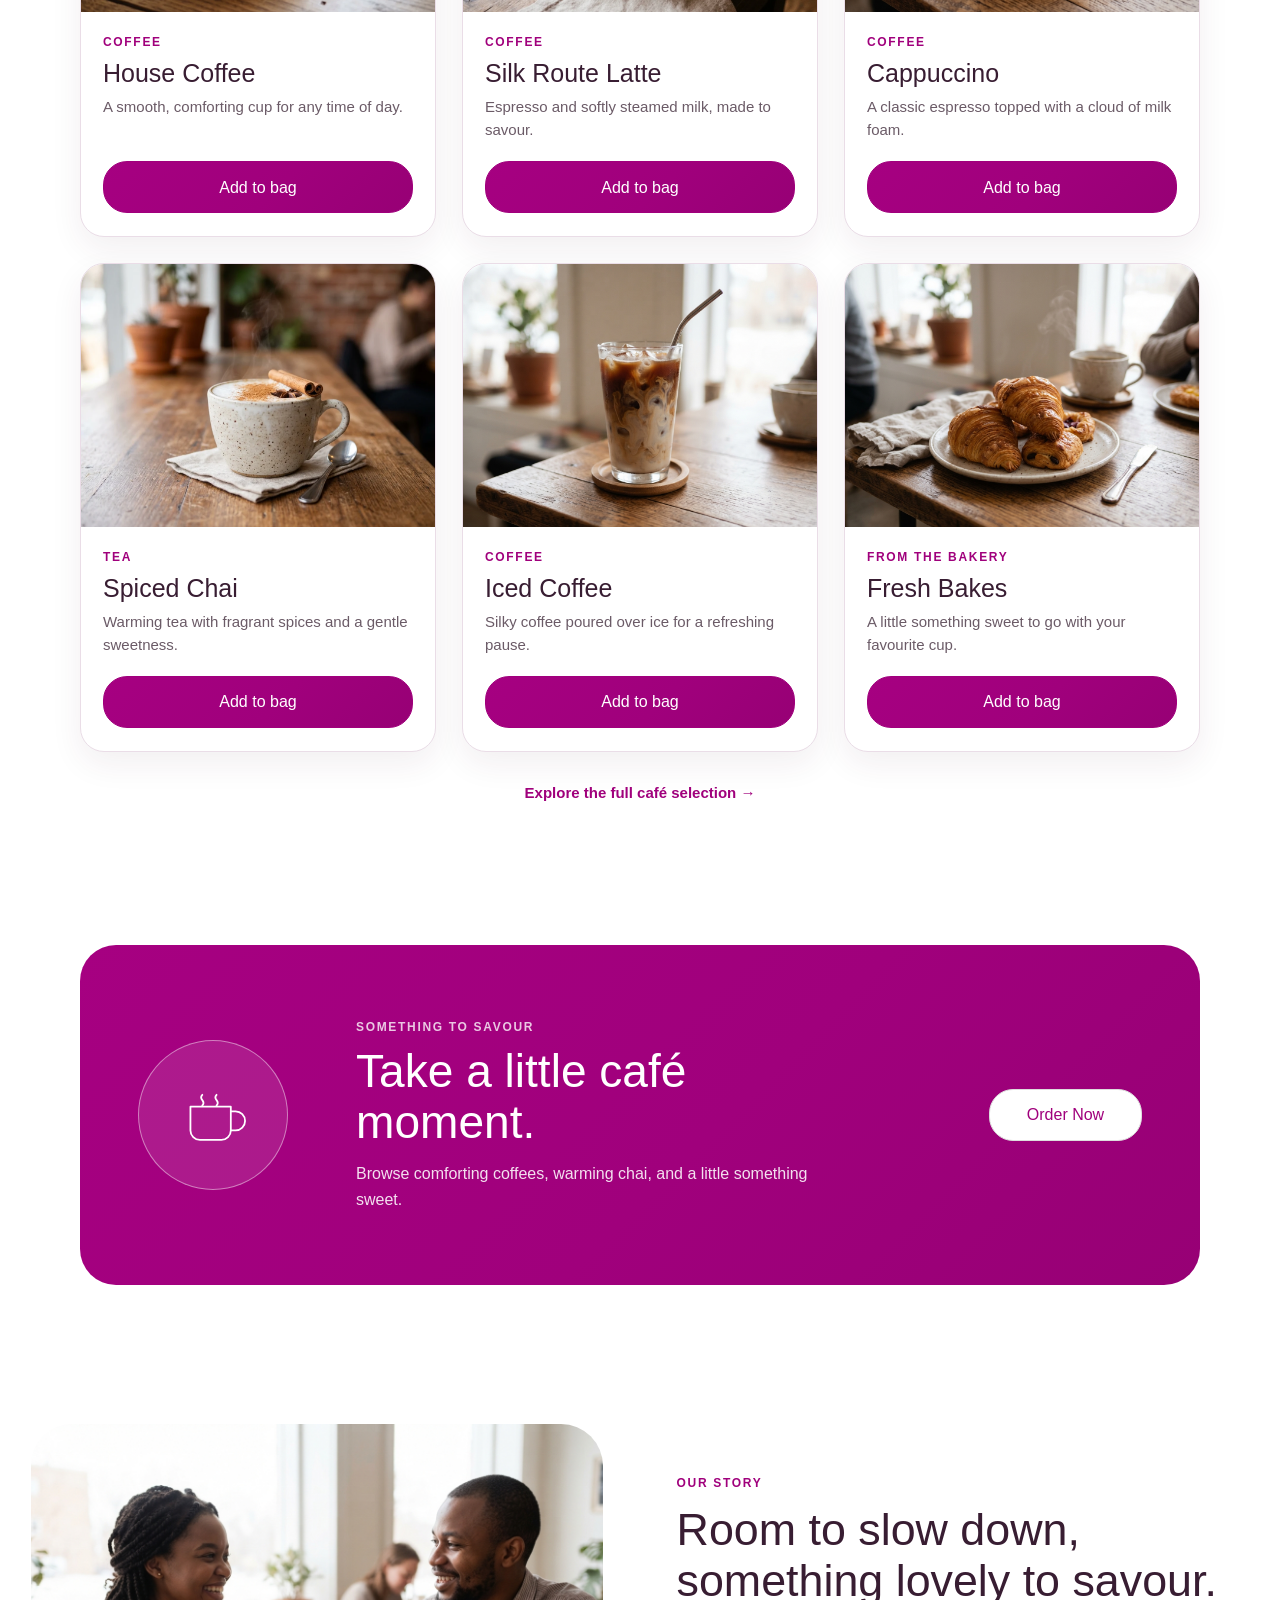
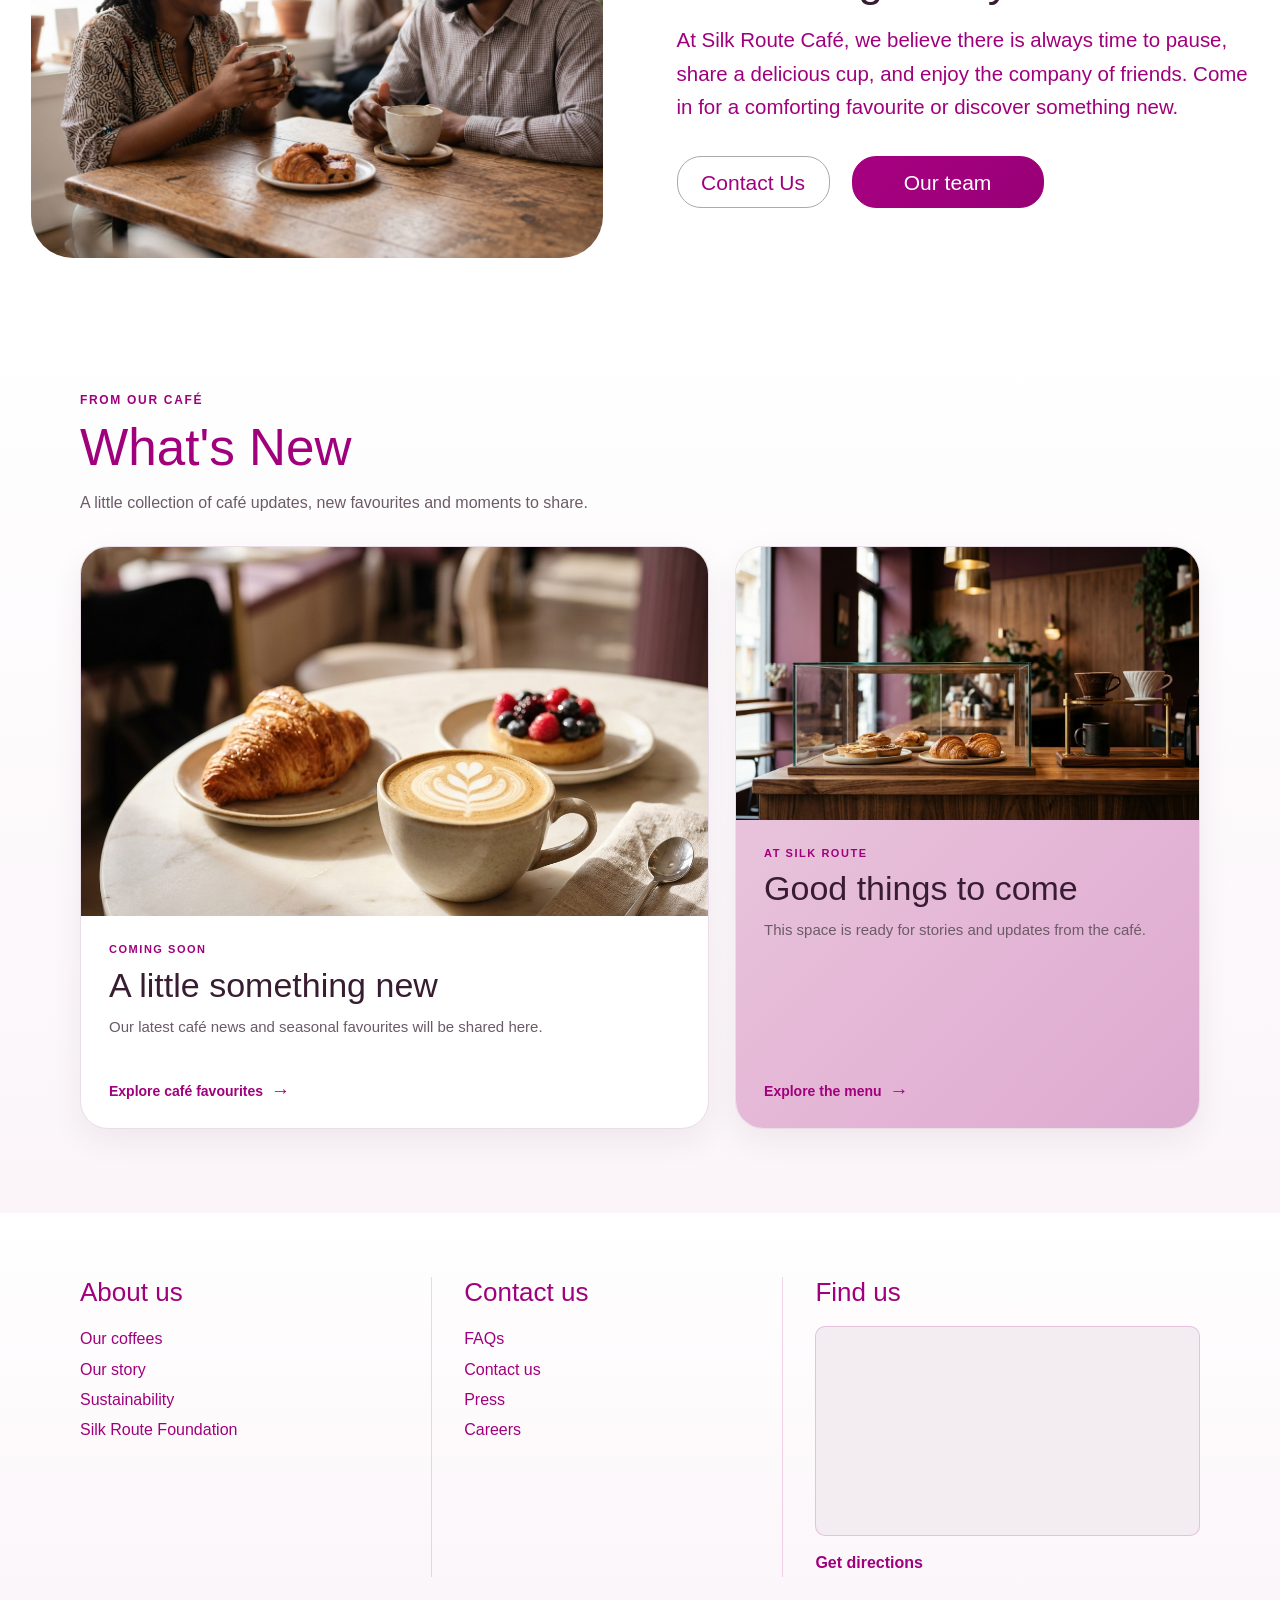
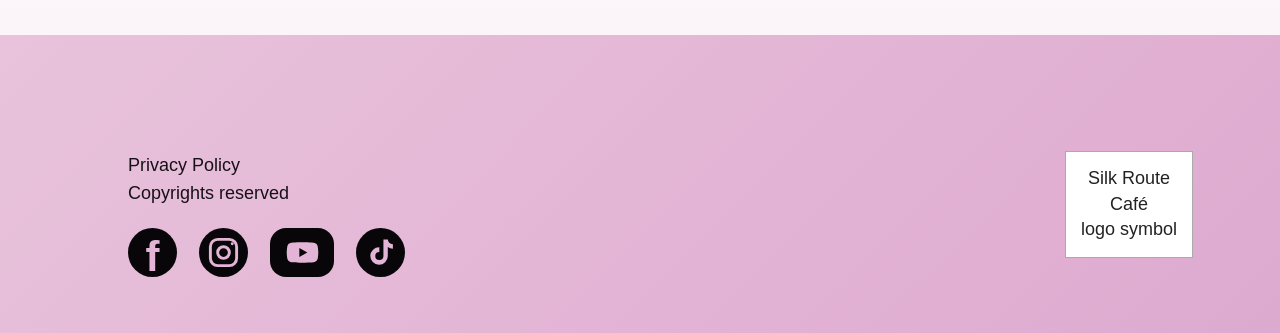
==== commit fee8186f: "Add files via upload" ====
--- a/index.html
+++ b/index.html
@@ -14,7 +14,7 @@
   <body>
     <div class="announcement-bar">
       <p>Good coffee. Good company. Every day.</p>
-      <a href="order.html">Order online</a>
+      <a href="shop.html#products">Order online</a>
     </div>
 
     <header class="site-header">
@@ -117,6 +117,7 @@
           <p class="page-eyebrow">Made for your everyday ritual</p>
           <h2 id="menu-favourites-heading">Café favourites</h2>
         </div>
+        <p class="cart-feedback menu-cart-feedback" data-cart-feedback aria-live="polite"></p>
         <div class="menu-products-grid">
           <article class="shop-card menu-product">
             <div class="shop-product-art menu-product-image product-photo-house-coffee" role="img" aria-label="House coffee served in a ceramic cup"></div>
@@ -124,7 +125,7 @@
               <p class="product-category">Coffee</p>
               <h3>House Coffee</h3>
               <p>A smooth, comforting cup for any time of day.</p>
-              <a class="button button-primary" href="order.html">Order Now</a>
+              <button class="button button-primary" type="button" data-add-to-bag="house-coffee">Add to bag</button>
             </div>
           </article>
           <article class="shop-card menu-product">
@@ -133,7 +134,7 @@
               <p class="product-category">Coffee</p>
               <h3>Silk Route Latte</h3>
               <p>Espresso and softly steamed milk, made to savour.</p>
-              <a class="button button-primary" href="order.html">Order Now</a>
+              <button class="button button-primary" type="button" data-add-to-bag="silk-route-latte">Add to bag</button>
             </div>
           </article>
           <article class="shop-card menu-product">
@@ -142,7 +143,7 @@
               <p class="product-category">Coffee</p>
               <h3>Cappuccino</h3>
               <p>A classic espresso topped with a cloud of milk foam.</p>
-              <a class="button button-primary" href="order.html">Order Now</a>
+              <button class="button button-primary" type="button" data-add-to-bag="cappuccino">Add to bag</button>
             </div>
           </article>
           <article class="shop-card menu-product">
@@ -151,7 +152,7 @@
               <p class="product-category">Tea</p>
               <h3>Spiced Chai</h3>
               <p>Warming tea with fragrant spices and a gentle sweetness.</p>
-              <a class="button button-primary" href="order.html">Order Now</a>
+              <button class="button button-primary" type="button" data-add-to-bag="spiced-chai">Add to bag</button>
             </div>
           </article>
           <article class="shop-card menu-product">
@@ -160,7 +161,7 @@
               <p class="product-category">Coffee</p>
               <h3>Iced Coffee</h3>
               <p>Silky coffee poured over ice for a refreshing pause.</p>
-              <a class="button button-primary" href="order.html">Order Now</a>
+              <button class="button button-primary" type="button" data-add-to-bag="iced-coffee">Add to bag</button>
             </div>
           </article>
           <article class="shop-card menu-product">
@@ -169,7 +170,7 @@
               <p class="product-category">From the bakery</p>
               <h3>Fresh Bakes</h3>
               <p>A little something sweet to go with your favourite cup.</p>
-              <a class="button button-primary" href="order.html">Order Now</a>
+              <button class="button button-primary" type="button" data-add-to-bag="fresh-bakes">Add to bag</button>
             </div>
           </article>
         </div>
@@ -220,9 +221,7 @@
         </div>
         <div class="news-cards">
           <article class="news-card news-card-feature">
-            <div class="news-card-image" role="img" aria-label="Café update photo coming soon">
-              <span>Photo coming soon</span>
-            </div>
+            <div class="news-card-image" role="img" aria-label="Coffee, croissant, and berry tart at the café"></div>
             <div class="news-card-copy">
               <p class="news-card-label">Coming soon</p>
               <h3>A little something new</h3>
@@ -231,9 +230,7 @@
             </div>
           </article>
           <article class="news-card news-card-note">
-            <div class="news-card-image" role="img" aria-label="Silk Route Café story photo coming soon">
-              <span>Photo coming soon</span>
-            </div>
+            <div class="news-card-image" role="img" aria-label="Silk Route Café counter with fresh pastries and coffee equipment"></div>
             <div class="news-card-copy">
               <p class="news-card-label">At Silk Route</p>
               <h3>Good things to come</h3>
--- a/styles.css
+++ b/styles.css
@@ -352,6 +352,11 @@
   line-height: 1.15;
 }
 
+.menu-cart-feedback {
+  width: min(1120px, 100%);
+  margin: -16px auto 16px;
+}
+
 .menu-products-grid {
   display: grid;
   grid-template-columns: repeat(3, minmax(0, 1fr));
@@ -624,27 +629,14 @@
 }
 
 .news-card-image {
-  display: grid;
   width: 100%;
   min-height: 230px;
   aspect-ratio: 1.7;
-  place-items: center;
-  background:
-    radial-gradient(ellipse at 50% 43%, rgb(255 255 255 / 76%) 0 13%, transparent 13.5%),
-    radial-gradient(ellipse at 50% 54%, rgb(255 255 255 / 25%) 0 28%, transparent 28.5%),
-    var(--pink-gradient);
-  color: #805274;
-  font-size: 13px;
-  letter-spacing: 0.04em;
-  text-align: center;
+  background: url("assets/a%20little%20something%20new.jpg") center / cover no-repeat;
 }
 
 .news-card-note .news-card-image {
-  background:
-    radial-gradient(ellipse at 50% 43%, rgb(255 255 255 / 76%) 0 13%, transparent 13.5%),
-    radial-gradient(ellipse at 50% 54%, rgb(255 255 255 / 25%) 0 28%, transparent 28.5%),
-    var(--magenta-gradient);
-  color: #fff;
+  background: url("assets/Let%20Good.jpg") center / cover no-repeat;
 }
 
 .news-card-copy {
@@ -1600,7 +1592,7 @@
 }
 
 .product-photo-house-coffee {
-  background: url("assets/.%20House%20Coffee.webp") center / cover no-repeat;
+  background: url("assets/House%20Coffee.webp") center / cover no-repeat;
 }
 
 .product-photo-silk-route-latte {
